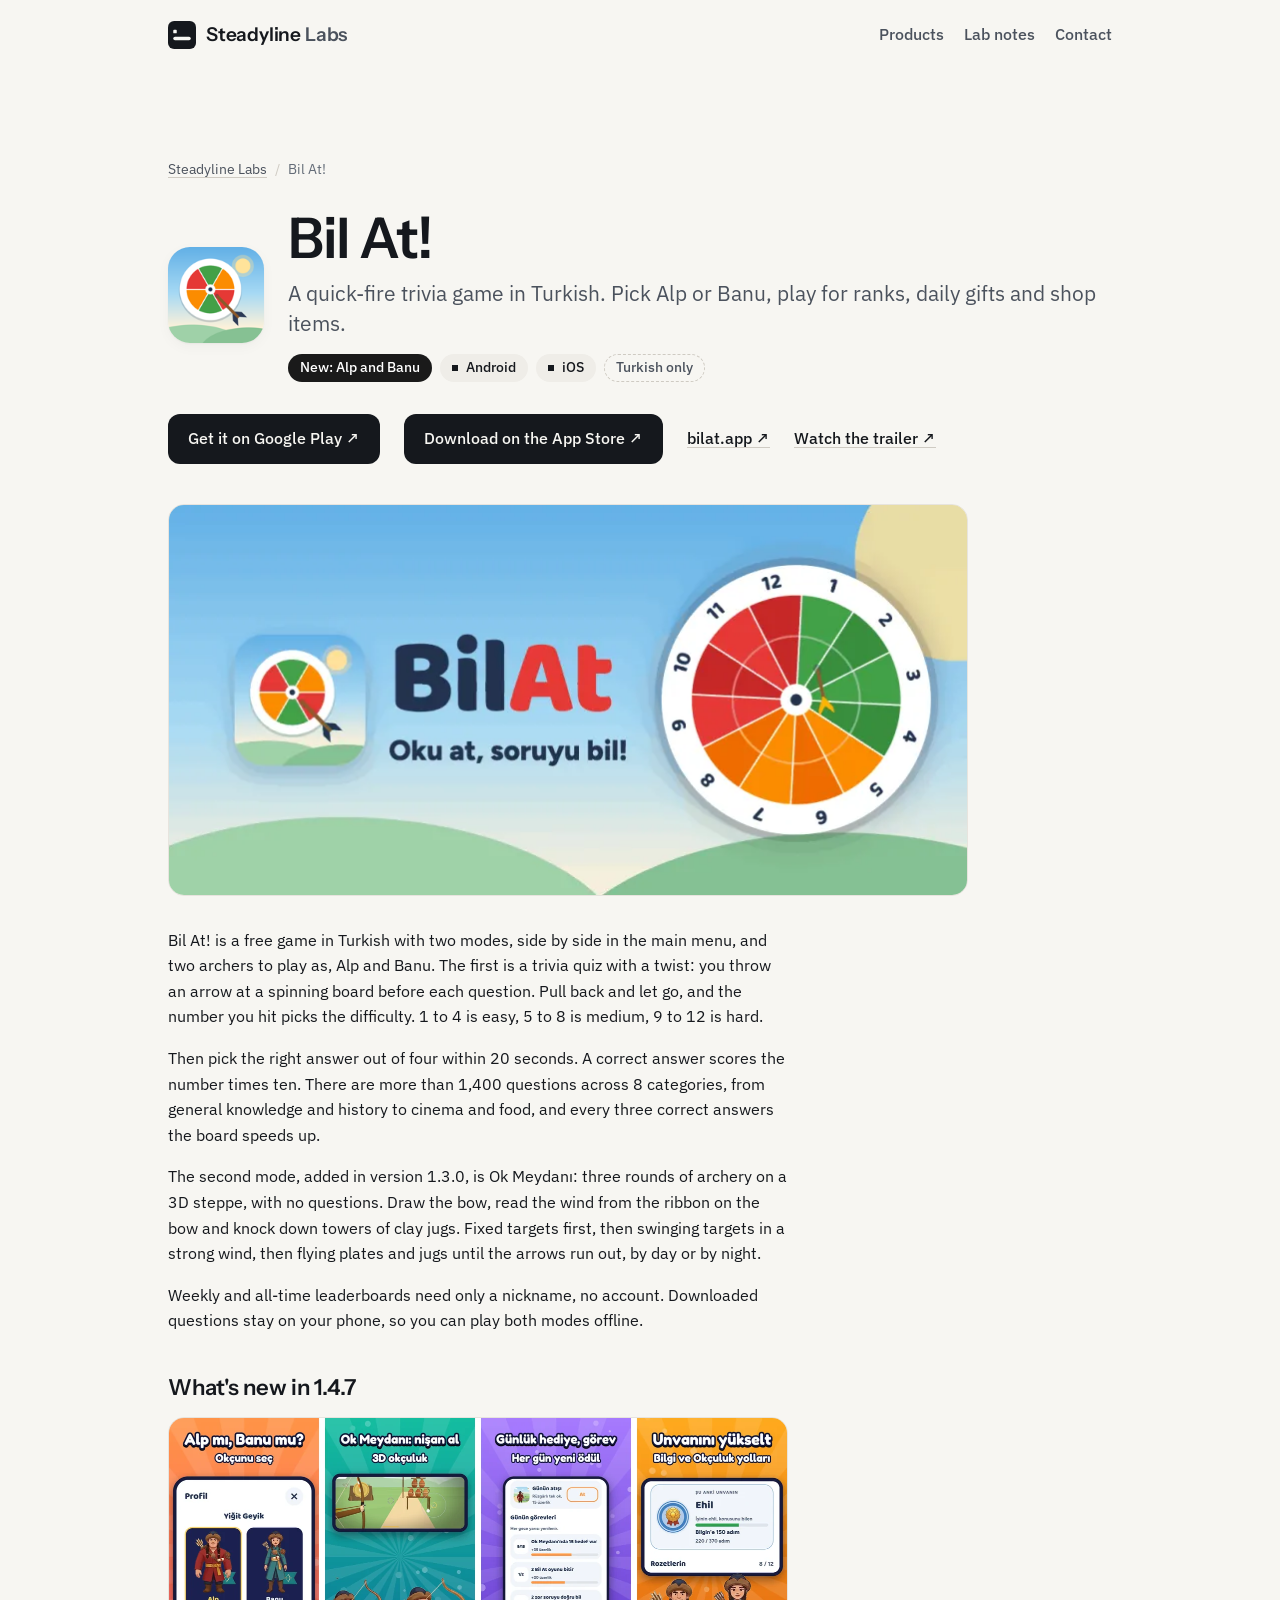
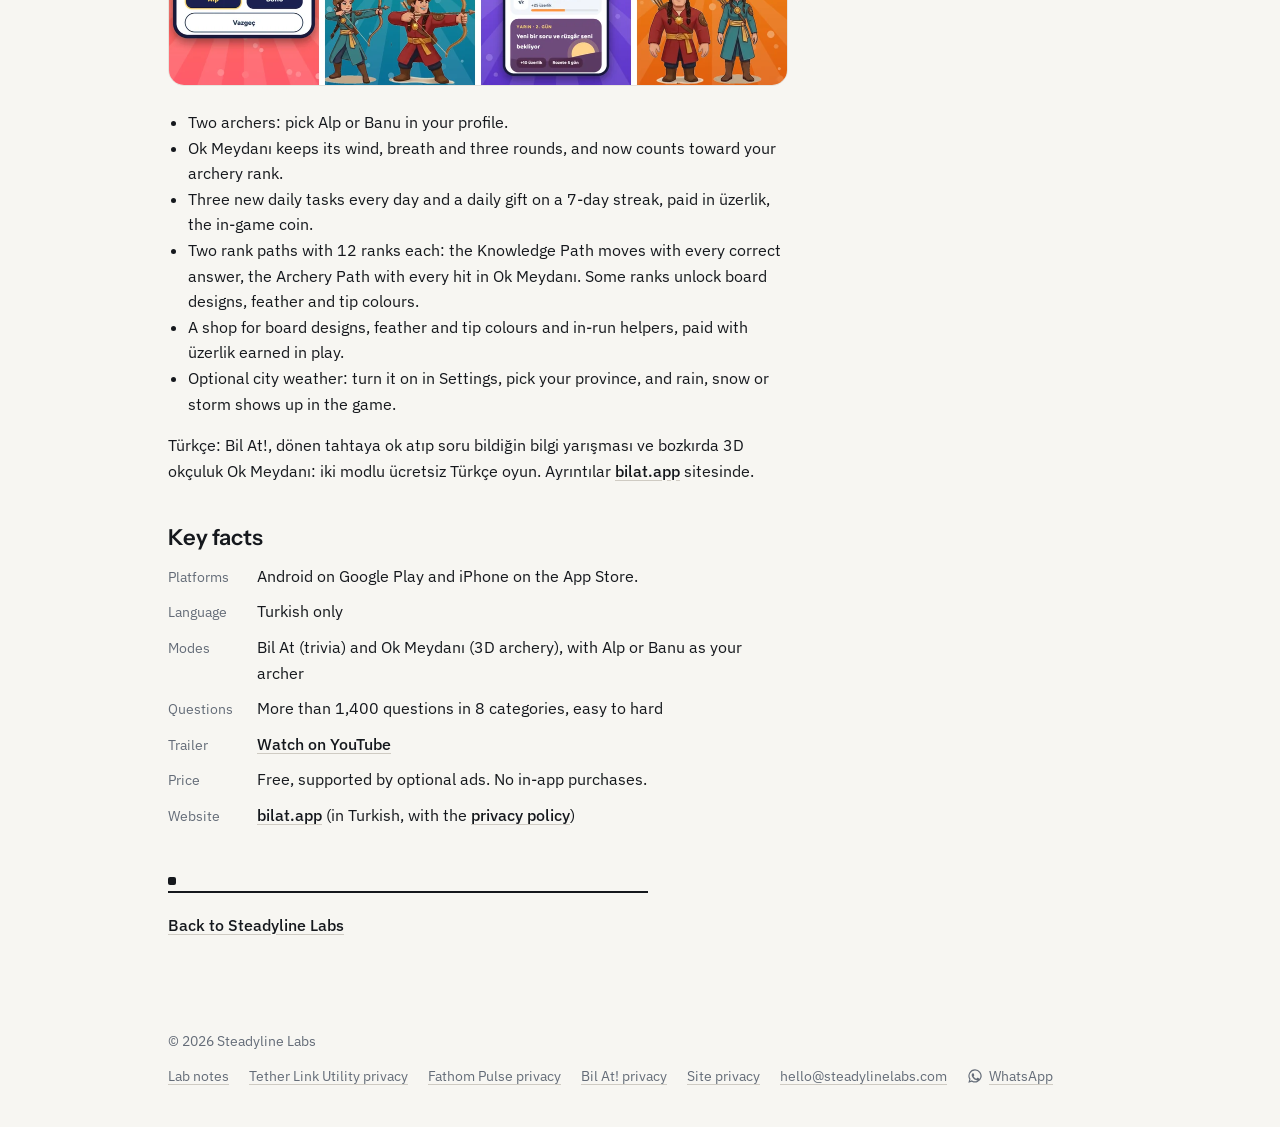
==== bil-at/index.html @ 9c77cb51 "Bil At 1.4.7: update the game page, lab note, sitemap and llms.txt" ====
<!DOCTYPE html>
<html lang="en">
<head>
<meta charset="utf-8">
<meta name="viewport" content="width=device-width, initial-scale=1">
<title>Bil At!: trivia and 3D archery in Turkish · Steadyline Labs</title>
<meta name="description" content="Bil At! is a free game in Turkish: pick Alp or Banu, throw an arrow at a spinning board to choose each trivia question, or play Ok Meydanı, 3D archery on the steppe. Daily tasks and gifts, ranks, a shop and optional city weather. More than 1,400 questions. Made by Steadyline Labs.">
<link rel="canonical" href="https://steadylinelabs.com/bil-at/">
<meta name="color-scheme" content="light dark">
<meta name="theme-color" content="#F7F6F2" media="(prefers-color-scheme: light)">
<meta name="theme-color" content="#100F0E" media="(prefers-color-scheme: dark)">
<link rel="icon" href="/favicon.ico" sizes="48x48">
<link rel="icon" href="/favicon.svg" type="image/svg+xml">
<link rel="apple-touch-icon" href="/apple-touch-icon.png">
<link rel="manifest" href="/site.webmanifest">
<meta property="og:type" content="website">
<meta property="og:site_name" content="Steadyline Labs">
<meta property="og:locale" content="en_US">
<meta property="og:url" content="https://steadylinelabs.com/bil-at/">
<meta property="og:title" content="Bil At! · Steadyline Labs">
<meta property="og:description" content="A quick-fire trivia game in Turkish. Pick Alp or Banu, play for ranks, daily gifts and shop items.">
<meta property="og:image" content="https://steadylinelabs.com/assets/og/steadyline-og-1200x630.png?v=2">
<meta property="og:image:width" content="1200"><meta property="og:image:height" content="630">
<meta property="og:image:alt" content="Steadyline Labs: We start ideas small and grow the ones people keep.">
<meta name="twitter:card" content="summary_large_image">
<meta name="twitter:title" content="Bil At! · Steadyline Labs">
<meta name="twitter:description" content="A quick-fire trivia game in Turkish. Pick Alp or Banu, play for ranks, daily gifts and shop items.">
<meta name="twitter:image" content="https://steadylinelabs.com/assets/og/steadyline-og-1200x630.png?v=2">
<meta name="twitter:image:alt" content="Steadyline Labs: We start ideas small and grow the ones people keep.">
<script type="application/ld+json">
{
  "@context": "https://schema.org",
  "@graph": [
    {
      "@type": "WebPage",
      "@id": "https://steadylinelabs.com/bil-at/#webpage",
      "url": "https://steadylinelabs.com/bil-at/",
      "name": "Bil At!: trivia and 3D archery in Turkish · Steadyline Labs",
      "inLanguage": "en",
      "isPartOf": {"@id": "https://steadylinelabs.com/#website"},
      "about": {"@id": "https://bilat.app/#app"},
      "publisher": {"@id": "https://steadylinelabs.com/#organization"},
      "breadcrumb": {"@id": "https://steadylinelabs.com/bil-at/#breadcrumb"}
    },
    {
      "@type": ["VideoGame", "MobileApplication"],
      "@id": "https://bilat.app/#app",
      "name": "Bil At!",
      "alternateName": "BilAt",
      "url": "https://bilat.app/",
      "description": "A quick-fire trivia game in Turkish. Pick Alp or Banu, play for ranks, daily gifts and shop items.",
      "inLanguage": "tr",
      "operatingSystem": ["Android", "iOS"],
      "applicationCategory": "GameApplication",
      "gamePlatform": ["Android", "iOS"],
      "playMode": "SinglePlayer",
      "image": "https://steadylinelabs.com/assets/apps/bilat.png",
      "installUrl": "https://play.google.com/store/apps/details?id=com.steadylinelabs.bilat",
      "sameAs": ["https://play.google.com/store/apps/details?id=com.steadylinelabs.bilat", "https://apps.apple.com/tr/app/bil-at-bilgi-yar%C4%B1%C5%9Fmas%C4%B1/id6821452285"],
      "offers": {"@type": "Offer", "price": "0", "priceCurrency": "USD"},
      "author": {"@id": "https://steadylinelabs.com/#organization"},
      "publisher": {"@id": "https://steadylinelabs.com/#organization"}
    },
    {
      "@type": "Organization",
      "@id": "https://steadylinelabs.com/#organization",
      "name": "Steadyline Labs",
      "url": "https://steadylinelabs.com/"
    },
    {
      "@type": "BreadcrumbList",
      "@id": "https://steadylinelabs.com/bil-at/#breadcrumb",
      "itemListElement": [
        {"@type": "ListItem", "position": 1, "name": "Steadyline Labs", "item": "https://steadylinelabs.com/"},
        {"@type": "ListItem", "position": 2, "name": "Bil At!", "item": "https://steadylinelabs.com/bil-at/"}
      ]
    }
  ]
}
</script>
<link rel="preconnect" href="https://fonts.googleapis.com">
<link rel="preconnect" href="https://fonts.gstatic.com" crossorigin>
<link rel="stylesheet" href="https://fonts.googleapis.com/css2?family=Instrument+Sans:wght@600&family=IBM+Plex+Sans:wght@400;500&display=swap">
<link rel="stylesheet" href="/assets/css/site.css?v=20261112a">
</head>
<body>

<header class="site-header">
  <div class="wrap">
    <a class="logo" href="/" aria-label="Steadyline Labs home">
      <svg viewBox="0 0 64 64" aria-hidden="true"><rect class="tile" width="64" height="64" rx="14"/><rect class="glyph" x="12" y="20" width="8" height="8" rx="2"/><rect class="glyph" x="12" y="36" width="40" height="8" rx="4"/></svg>
      <span>Steadyline <span class="labs">Labs</span></span>
    </a>
    <nav class="site-nav" aria-label="Main">
      <a href="/#products">Products</a>
      <a href="/notes/">Lab notes</a>
      <a href="/#contact">Contact</a>
    </nav>
  </div>
</header>

<main class="page">
  <div class="wrap">
    <ol class="crumbs" aria-label="Breadcrumb">
      <li><a href="/">Steadyline Labs</a></li>
      <li aria-current="page">Bil At!</li>
    </ol>

    <div class="app-intro">
      <img src="/assets/apps/bilat.png" alt="Bil At! app icon" width="96" height="96">
      <div>
        <h1>Bil At!</h1>
        <p class="lede">A quick-fire trivia game in Turkish. Pick Alp or Banu, play for ranks, daily gifts and shop items.</p>
        <ul class="badges">
          <li class="badge new">New: Alp and Banu</li>
          <li class="badge available">Android</li>
          <li class="badge available">iOS</li>
          <li class="badge soon">Turkish only</li>
        </ul>
      </div>
    </div>

    <div class="cta-row">
      <a class="btn-primary" href="https://play.google.com/store/apps/details?id=com.steadylinelabs.bilat" rel="noopener">Get it on Google Play ↗</a>
      <a class="btn-primary" href="https://apps.apple.com/tr/app/bil-at-bilgi-yar%C4%B1%C5%9Fmas%C4%B1/id6821452285" rel="noopener">Download on the App Store ↗</a>
      <a href="https://bilat.app/" rel="noopener" hreflang="tr">bilat.app ↗</a>
      <a href="https://youtu.be/DlsMeCCp97Y" rel="noopener">Watch the trailer ↗</a>
    </div>

    <figure class="app-shot">
      <img src="/assets/heroes/bilat.webp" alt="Bil At! trivia mode: aim at the spinning board, then answer the question" width="800" height="391" decoding="async">
    </figure>

    <div class="prose">
      <p>Bil At! is a free game in Turkish with two modes, side by side in the main menu, and two archers to play as, Alp and Banu. The first is a trivia quiz with a twist: you throw an arrow at a spinning board before each question. Pull back and let go, and the number you hit picks the difficulty. 1 to 4 is easy, 5 to 8 is medium, 9 to 12 is hard.</p>
      <p>Then pick the right answer out of four within 20 seconds. A correct answer scores the number times ten. There are more than 1,400 questions across 8 categories, from general knowledge and history to cinema and food, and every three correct answers the board speeds up.</p>
      <p>The second mode, added in version 1.3.0, is Ok Meydanı: three rounds of archery on a 3D steppe, with no questions. Draw the bow, read the wind from the ribbon on the bow and knock down towers of clay jugs. Fixed targets first, then swinging targets in a strong wind, then flying plates and jugs until the arrows run out, by day or by night.</p>
      <p>Weekly and all-time leaderboards need only a nickname, no account. Downloaded questions stay on your phone, so you can play both modes offline.</p>

      <h2>What's new in 1.4.7</h2>
      <figure class="app-shot is-strip">
        <img src="/assets/heroes/bilat-whats-new.webp" alt="Bil At! 1.4.7 in four screens: choosing Alp or Banu, Ok Meydanı, daily gifts and tasks, ranks" width="1236" height="533" loading="lazy" decoding="async">
      </figure>
      <ul>
        <li>Two archers: pick Alp or Banu in your profile.</li>
        <li>Ok Meydanı keeps its wind, breath and three rounds, and now counts toward your archery rank.</li>
        <li>Three new daily tasks every day and a daily gift on a 7-day streak, paid in üzerlik, the in-game coin.</li>
        <li>Two rank paths with 12 ranks each: the Knowledge Path moves with every correct answer, the Archery Path with every hit in Ok Meydanı. Some ranks unlock board designs, feather and tip colours.</li>
        <li>A shop for board designs, feather and tip colours and in-run helpers, paid with üzerlik earned in play.</li>
        <li>Optional city weather: turn it on in Settings, pick your province, and rain, snow or storm shows up in the game.</li>
      </ul>
      <p lang="tr">Türkçe: Bil At!, dönen tahtaya ok atıp soru bildiğin bilgi yarışması ve bozkırda 3D okçuluk Ok Meydanı: iki modlu ücretsiz Türkçe oyun. Ayrıntılar <a href="https://bilat.app/" rel="noopener">bilat.app</a> sitesinde.</p>

      <h2>Key facts</h2>
      <dl class="facts">
        <dt>Platforms</dt><dd>Android on Google Play and iPhone on the App Store.</dd>
        <dt>Language</dt><dd>Turkish only</dd>
        <dt>Modes</dt><dd>Bil At (trivia) and Ok Meydanı (3D archery), with Alp or Banu as your archer</dd>
        <dt>Questions</dt><dd>More than 1,400 questions in 8 categories, easy to hard</dd>
        <dt>Trailer</dt><dd><a href="https://youtu.be/DlsMeCCp97Y" rel="noopener">Watch on YouTube</a></dd>
        <dt>Price</dt><dd>Free, supported by optional ads. No in-app purchases.</dd>
        <dt>Website</dt><dd><a href="https://bilat.app/" rel="noopener" hreflang="tr">bilat.app</a> (in Turkish, with the <a href="https://bilat.app/gizlilik/" rel="noopener" hreflang="tr">privacy policy</a>)</dd>
      </dl>
    </div>

    <div class="back-block">
      <div class="line-motif" aria-hidden="true"><div class="point"></div><div class="line"></div></div>
      <a href="/">Back to Steadyline Labs</a>
    </div>
  </div>
</main>

<footer class="site-footer">
  <div class="wrap">
    <span>© 2026 Steadyline Labs</span>
    <nav aria-label="Site">
      <a href="/notes/">Lab notes</a>
      <a href="https://tetherlinkutility.com/privacy.html" rel="noopener">Tether Link Utility privacy</a>
      <a href="https://fathompulse.app/privacy.html" rel="noopener">Fathom Pulse privacy</a>
      <a href="https://bilat.app/gizlilik/" rel="noopener">Bil At! privacy</a>
      <a href="/privacy/">Site privacy</a>
      <a href="mailto:hello@steadylinelabs.com">hello@steadylinelabs.com</a>
      <a href="https://wa.me/905512507661?text=Hi%20Steadyline" target="_blank" rel="noopener"><svg class="wa-icon" width="16" height="16" viewBox="0 0 24 24" fill="currentColor" aria-hidden="true" focusable="false" style="vertical-align:-3px;margin-right:5px;flex-shrink:0"><path d="M12.04 2a9.9 9.9 0 0 0-8.5 14.95L2 22l5.2-1.5A9.9 9.9 0 1 0 12.04 2zm0 1.8a8.1 8.1 0 1 1-4.3 14.96l-.3-.2-3 .87.9-2.9-.2-.3A8.1 8.1 0 0 1 12.04 3.8zm-3.3 4.1c-.2 0-.5.1-.7.4-.3.3-1 1-1 2.4s1 2.8 1.2 3c.1.2 2 3.2 4.9 4.4 2.4 1 2.9.8 3.4.7.5 0 1.7-.7 1.9-1.4.2-.7.2-1.3.2-1.4-.1-.1-.3-.2-.6-.4-.3-.1-1.7-.8-2-.9-.3-.1-.5-.1-.7.1-.2.3-.8.9-.9 1.1-.2.2-.3.2-.6.1-.3-.1-1.2-.4-2.3-1.400-.8-.8-1.400-1.7-1.500-2-.2-.3 0-.4.1-.6l.4-.5c.1-.1.2-.3.3-.5.1-.2 0-.4 0-.5l-.9-2.200c-.2-.5-.5-.5-.7-.5z"/></svg>WhatsApp</a>
    </nav>
  </div>
</footer>

</body>
</html>
---- assets/css/site.css ----
/* Steadyline Labs: tokens and layout per BRAND.md */
:root {
  color-scheme: light dark;
  --bg: #F7F6F2;
  --surface: #FFFFFF;
  --ink: #15181D;
  --ink2: #4B525D;
  --muted: #646C78;
  --line: #E7E4DE;
  --line2: #CFCBC3;
  --chip: #EFEDE8;
  --shadow: 0 1px 2px rgba(28, 24, 18, .04), 0 4px 14px rgba(28, 24, 18, .035);
  --line-live: #D9D5CD;
  --shadow-live: 0 1px 2px rgba(28, 24, 18, .05), 0 10px 30px rgba(28, 24, 18, .07);
  --pad-x: clamp(16px, 5vw, 48px);
  --head: "Instrument Sans", system-ui, sans-serif;
  --body: "IBM Plex Sans", system-ui, sans-serif;
}

@media (prefers-color-scheme: dark) {
  :root {
    --bg: #100F0E;
    --surface: #181715;
    --ink: #ECEEF1;
    --ink2: #A6ADB8;
    --muted: #8A929E;
    --line: #2A2825;
    --line2: #4A4742;
    --chip: #23211E;
    --shadow: 0 1px 2px rgba(0, 0, 0, .30);
    --line-live: #3A3733;
    --shadow-live: 0 1px 2px rgba(0, 0, 0, .30), 0 10px 30px rgba(0, 0, 0, .30);
  }
}

*, *::before, *::after { box-sizing: border-box; }

html { -webkit-text-size-adjust: 100%; }

body {
  margin: 0;
  background: var(--bg);
  color: var(--ink);
  font-family: var(--body);
  font-weight: 400;
  font-size: 16px;
  line-height: 1.6;
  -webkit-font-smoothing: antialiased;
}

img, svg { display: block; }

a {
  color: var(--ink);
  font-weight: 500;
  text-decoration: underline;
  text-decoration-color: var(--line2);
  text-underline-offset: 3px;
}
a:hover { text-decoration-color: var(--ink); }
a:focus-visible { outline: 2px solid var(--ink); outline-offset: 3px; border-radius: 2px; }

.wrap {
  max-width: 1040px;
  margin: 0 auto;
  padding-left: var(--pad-x);
  padding-right: var(--pad-x);
}

/* Header */
.site-header .wrap {
  display: flex;
  align-items: center;
  justify-content: space-between;
  flex-wrap: wrap;
  gap: 12px 24px;
  padding-top: 20px;
  padding-bottom: 20px;
}
.logo {
  display: inline-flex;
  align-items: center;
  gap: 10px;
  text-decoration: none;
  font-family: var(--head);
  font-weight: 600;
  font-size: 19px;
  letter-spacing: -0.01em;
  color: var(--ink);
}
.logo .labs { color: var(--ink2); }
.logo svg { width: 28px; height: 28px; flex: none; }
.logo .tile { fill: var(--ink); }
.logo .glyph { fill: var(--bg); }
.site-nav { display: flex; flex-wrap: wrap; gap: 4px 20px; }
.site-nav a { text-decoration: none; color: var(--ink2); }
.site-nav a:hover { color: var(--ink); }

/* Type */
h1, h2, h3 { font-family: var(--head); font-weight: 600; margin: 0; }
h1 { font-size: clamp(44px, 9vw, 88px); line-height: 1.02; letter-spacing: -0.025em; }
.tagline {
  margin: 20px 0 0;
  font-size: clamp(19px, 2.4vw, 24px);
  line-height: 1.4;
  color: var(--ink2);
  max-width: 34ch;
  text-wrap: balance;
}
@media (min-width: 768px) { .tagline { max-width: none; white-space: nowrap; } }
.section-label {
  font-family: var(--body);
  font-weight: 500;
  font-size: 15px;
  line-height: 1.4;
  text-transform: uppercase;
  letter-spacing: .06em;
  color: var(--muted);
}
h3 { font-size: 22px; line-height: 1.2; letter-spacing: -0.01em; }

/* Hero */
.hero { padding-top: clamp(48px, 9vw, 112px); padding-bottom: clamp(40px, 6vw, 64px); }

/* Line motif: the line is the road, the point is the traveller on it. Static by design. */
.line-motif { margin-top: 40px; }
.line-motif .point { width: 8px; height: 8px; border-radius: 2px; background: var(--ink); margin-bottom: 6px; }
.line-motif .line { height: 2px; background: var(--ink); }
/* Hero: the road spans the content column and fades out over its last 40%, carrying on into the distance. */
.hero .line-motif { margin-top: clamp(28px, 4vw, 44px); }
.hero .line-motif .line { background: linear-gradient(90deg, var(--ink) 0%, var(--ink) 62%, transparent 100%); }
.hero .line-motif .point { width: 9px; height: 9px; margin-bottom: 2px; }

/* Sections: separated by space only, so the road is the one full line on the page */
.section > .wrap { padding-top: clamp(40px, 6vw, 64px); padding-bottom: clamp(40px, 6vw, 64px); }
#products .section-label { margin-bottom: 24px; }

/* App cards */
.app-grid {
  display: grid;
  grid-template-columns: repeat(auto-fit, minmax(min(100%, 360px), 1fr));
  gap: 16px;
  container-type: inline-size;
}
.app-grid > .app-card--wide, .app-grid > .lab-row { grid-column: 1 / -1; }
.app-card {
  display: flex;
  flex-direction: column;
  gap: 20px;
  background: var(--surface);
  border: 1px solid var(--line);
  border-radius: 16px;
  padding: clamp(20px, 3vw, 28px);
  box-shadow: var(--shadow);
}
/* Tether Link Utility, the one product that is out: full width, links bottom right */
.app-card--wide {
  flex-direction: row;
  flex-wrap: wrap;
  align-items: flex-end;
  justify-content: space-between;
  gap: 20px 40px;
}
.app-card--wide .app-head { flex: 1 1 380px; min-width: 0; }
.app-card--wide .app-head p { max-width: 480px; }
.app-card--wide .badges { margin-top: 18px; }
.app-card--wide .app-links { margin: 0; padding: 0; border-top: 0; }
/* The released product stands out without motion: deeper soft shadow, slightly darker border */
.app-card--wide { border-color: var(--line-live); box-shadow: var(--shadow-live); }
/* Coming from the lab: one compact row for apps still in development */
.lab-row {
  flex-direction: row;
  flex-wrap: wrap;
  align-items: center;
  gap: 16px 24px;
  padding: clamp(16px, 2.4vw, 22px) clamp(20px, 3vw, 28px);
}
.lab-icons { display: flex; gap: 8px; flex: none; }
.lab-icons img, .lab-icons video { width: 44px; height: 44px; border-radius: 10px; object-fit: cover; display: block; }
.lab-icons video { background: var(--chip); }
.lab-icons video::-webkit-media-controls,
.lab-icons video::-webkit-media-controls-start-playback-button { display: none !important; -webkit-appearance: none; }
.lab-text { flex: 1 1 220px; min-width: 0; }
.lab-text h3 { font-size: 19px; line-height: 1.25; }
.lab-text p { margin: 3px 0 0; font-size: 15px; color: var(--muted); }
.app-head { display: flex; gap: 16px; align-items: flex-start; }
.app-head img, .app-head video { width: 64px; height: 64px; border-radius: 14px; flex: none; }
.app-head video { display: block; object-fit: cover; background: var(--chip); }
/* iOS (Low Power Mode, data saver) can block autoplay and draws a large play button over the icon; keep the poster clean. */
.app-head video::-webkit-media-controls,
.app-head video::-webkit-media-controls-start-playback-button { display: none !important; -webkit-appearance: none; }
.app-tile { width: 64px; height: 64px; border-radius: 14px; flex: none; border: 1px solid var(--line); background: repeating-linear-gradient(135deg, var(--chip) 0 6px, var(--line) 6px 12px); }
.app-head p { margin: 6px 0 0; color: var(--ink2); }
.badges { display: flex; flex-wrap: wrap; gap: 8px; margin: 0; padding: 0; list-style: none; }
.badge {
  display: inline-flex;
  align-items: center;
  gap: 8px;
  font-size: 14px;
  font-weight: 500;
  line-height: 1.4;
  padding: 4px 12px;
  border-radius: 999px;
}
.badge.available { background: var(--chip); color: var(--ink); }
.badge.available::before { content: ""; width: 6px; height: 6px; background: var(--ink); }
.badge.soon { border: 1px dashed var(--line2); color: var(--ink2); padding: 3px 11px; }
.badge.new { background: #1A1A1A; color: #FFFFFF; }
@media (prefers-color-scheme: dark) {
  .badge.new { background: #F2F2F2; color: #111111; }
  .app-card, .launch-island { border-color: rgba(255, 255, 255, .08); }
}
@media (max-width: 600px) { .app-card { padding: 16px; } }
.app-links {
  display: flex;
  flex-wrap: wrap;
  gap: 8px 20px;
  margin-top: auto;
  padding-top: 20px;
  border-top: 1px solid var(--line);
}
.app-note { color: var(--muted); }

/* About / Contact rows */
.row { display: flex; flex-wrap: wrap; gap: 16px 32px; }
.row > .section-label { flex: 1 1 180px; margin: 0; }
.row > .row-body { flex: 3 1 420px; max-width: 62ch; }
.about-text { margin: 0; font-size: clamp(18px, 2.1vw, 21px); line-height: 1.55; }
.contact-label { color: var(--muted); font-size: 14px; }
.contact-primary { display: flex; flex-direction: column; gap: 4px; padding-bottom: 24px; border-bottom: 1px solid var(--line); }
.contact-primary .contact-label { font-size: 13px; font-weight: 500; text-transform: uppercase; letter-spacing: 0.06em; }
.contact-main { font-family: var(--head); font-weight: 600; font-size: clamp(20px, 2.4vw, 24px); text-decoration: none; overflow-wrap: anywhere; }
.contact-main:hover { text-decoration: underline; }
#contact .section-label { margin: 0 0 20px; }
.contact-list { list-style: none; margin: 0; padding: 0; display: grid; gap: 18px; }
.contact-list li { display: flex; align-items: center; gap: 14px; }
.contact-icon { width: 28px; height: 28px; border-radius: 7px; flex: none; object-fit: cover; }
.contact-mark { display: grid; place-items: center; background: var(--chip); color: var(--ink); }
.contact-mark svg { width: 15px; height: 15px; fill: currentColor; }
.contact-text { display: flex; flex-wrap: wrap; align-items: baseline; gap: 2px 12px; min-width: 0; }
.contact-text .contact-label { min-width: 80px; }
.contact-text a { overflow-wrap: anywhere; }
@media (max-width: 600px) {
  .contact-text { flex-direction: column; align-items: flex-start; }
  .contact-text .contact-label { min-width: 0; }
  .contact-text a { font-size: min(16px, 4vw); }
}

/* Footer */
.site-footer { color: var(--muted); font-size: 14px; }
.site-footer .wrap {
  display: flex;
  flex-wrap: wrap;
  justify-content: space-between;
  gap: 12px 24px;
  padding-top: 28px;
  padding-bottom: 40px;
}
.site-footer nav { display: flex; flex-wrap: wrap; gap: 8px 20px; }
.site-footer a { color: var(--muted); font-weight: 400; }
.site-footer a:hover { color: var(--ink); }

/* Prose pages (privacy) */
.page { padding-top: clamp(40px, 7vw, 88px); padding-bottom: clamp(40px, 6vw, 64px); }
.page h1 { font-size: clamp(36px, 6vw, 56px); line-height: 1.05; }
.page .meta { margin: 12px 0 0; color: var(--muted); font-size: 14px; }
.prose { max-width: 62ch; margin-top: 32px; }
.prose p, .prose ul { margin: 0 0 16px; }
.prose ul { padding-left: 20px; }

/* 404 */
.notfound .label { margin: 0 0 12px; }
.notfound p { margin: 16px 0 0; color: var(--ink2); }
.notfound .line-motif { max-width: 480px; }
.notfound .back { display: inline-block; margin-top: 32px; }

/* Launch island: a calm pill above the hero title, one config per launch in index.html */
.launch-island {
  display: inline-flex;
  align-items: center;
  gap: 8px;
  max-width: 100%;
  height: 40px;
  padding: 0 6px 0 8px;
  margin-bottom: clamp(24px, 3vw, 32px);
  background: var(--surface);
  border: 1px solid var(--line);
  border-radius: 999px;
  box-shadow: var(--shadow);
  font-size: 15px;
  line-height: 1.2;
  white-space: nowrap;
}
.launch-island[hidden] { display: none; }
.launch-icon { width: 24px; height: 24px; border-radius: 6px; flex: none; }
.launch-text { font-weight: 500; overflow: hidden; text-overflow: ellipsis; min-width: 0; }
.launch-link { flex: none; }
.launch-list { display: contents; list-style: none; margin: 0; padding: 0; }
.launch-item { display: contents; }
.launch-copy { display: contents; }
.launch-note { display: none; }
.launch-more { display: none; }
/* Two or more pieces of news: a small stacked card, links inline under each item, one close button top-right (Design, 28 Oct) */
.launch-links { display: contents; }
.launch-island.is-multi {
  display: block;
  position: relative;
  max-width: 640px;
  height: auto;
  padding: 16px 52px 16px 20px;
  border-radius: 14px;
  white-space: normal;
}
.launch-island.is-multi .launch-list { display: block; min-width: 0; }
.launch-island.is-multi .launch-item { display: grid; grid-template-columns: 24px minmax(0, 1fr); gap: 12px; }
.launch-island.is-multi .launch-item + .launch-item { border-top: 1px solid var(--line); padding-top: 14px; margin-top: 14px; }
.launch-island.is-multi .launch-copy { display: flex; flex-direction: column; gap: 2px; min-width: 0; }
.launch-island.is-multi .launch-text { overflow: visible; font-weight: 600; }
.launch-island.is-multi .launch-note { display: block; color: var(--muted); font-size: 14px; line-height: 1.45; text-wrap: pretty; }
.launch-island.is-multi .launch-links { display: flex; flex-wrap: wrap; gap: 4px 16px; margin-top: 6px; font-size: 14px; line-height: 1.4; }
.launch-island.is-multi .launch-link { font-weight: 600; white-space: nowrap; }
.launch-island.is-multi .launch-more { display: inline; font-weight: 400; white-space: nowrap; }
.launch-island.is-multi .launch-sep { display: none; }
.launch-island.is-multi .launch-close { position: absolute; top: 10px; right: 10px; width: 32px; height: 32px; }
@media (max-width: 600px) {
  .launch-island.is-multi { padding: 16px 48px 16px 16px; }
  .launch-island.is-multi .launch-note { font-size: 13px; }
  /* the close button sits only at the top, so the link row may use the space under it and stays on one line */
  .launch-island.is-multi .launch-links { margin-right: -36px; }
}
.launch-sep { width: 1px; height: 18px; background: var(--line); flex: none; }
.launch-close {
  display: grid;
  place-items: center;
  width: 28px;
  height: 28px;
  flex: none;
  padding: 0;
  border: 0;
  border-radius: 999px;
  background: transparent;
  color: var(--muted);
  cursor: pointer;
}
.launch-close:hover { background: var(--chip); color: var(--ink); }
.launch-close:focus-visible { outline: 2px solid var(--ink); outline-offset: 1px; }
.launch-close svg { width: 12px; height: 12px; fill: none; stroke: currentColor; stroke-width: 1.8; stroke-linecap: round; }
@media (max-width: 600px) { .launch-island { font-size: 14px; } }
@media (max-width: 380px) { .launch-island { font-size: 13px; gap: 6px; } }
/* Launch fireworks: one canvas behind the hero text, never over the nav */
.hero { position: relative; overflow: hidden; }
.hero > .wrap { position: relative; z-index: 1; }
.fireworks-canvas { position: absolute; inset: 0; width: 100%; height: 100%; pointer-events: none; z-index: 0; }

/* Card hero preview: always inside its own card. Mouse: the image opens at the top of the card on hover/focus. Touch: it sits there permanently. */
.app-card { --card-pad: clamp(20px, 3vw, 28px); }
.app-hero-wrap {
  display: grid;
  flex: none;
  width: calc(100% + 2 * var(--card-pad));
  margin: calc(-1 * var(--card-pad)) calc(-1 * var(--card-pad)) 0;
  overflow: hidden;
  border-radius: 15px 15px 0 0;
}
.app-hero-wrap > div { min-height: 0; overflow: hidden; background: var(--hero-bg, transparent); }
.app-card--wide .app-hero-wrap { flex-basis: calc(100% + 2 * var(--card-pad)); }
.app-hero { display: block; width: 100%; height: auto; aspect-ratio: 1024 / 500; object-fit: cover; }
@media (hover: hover) and (pointer: fine) {
  .app-hero-wrap {
    grid-template-rows: 0fr;
    margin-top: 0;
    margin-bottom: -20px;
    transition: grid-template-rows 0s, margin 0s;
  }
  .app-hero { opacity: 0; transition: opacity 0s; }
  .has-hero:hover .app-hero-wrap,
  .has-hero:focus-within .app-hero-wrap {
    grid-template-rows: 1fr;
    margin-top: calc(-1 * var(--card-pad));
    margin-bottom: 0;
    transition: grid-template-rows 220ms ease-out 250ms, margin 220ms ease-out 250ms;
  }
  /* Wide card is a wrapping flex row: an empty line still gets the 20px row gap, so the top padding gives it back */
  .app-card--wide.has-hero { padding-top: calc(var(--card-pad) - 20px); }
  .app-card--wide .app-hero-wrap { margin-bottom: 0; }
  .app-card--wide.has-hero:hover .app-hero-wrap,
  .app-card--wide.has-hero:focus-within .app-hero-wrap { margin-top: calc(20px - var(--card-pad)); }
  /* The wide card opens a calm 280px band so the page below does not jump far */
  .app-card--wide .app-hero { max-height: 280px; object-fit: contain; }
  .has-hero:hover .app-hero,
  .has-hero:focus-within .app-hero { opacity: 1; transition: opacity 180ms ease-out 330ms; }
}
@media (prefers-reduced-motion: reduce) {
  .app-hero-wrap, .app-hero,
  .has-hero:hover .app-hero-wrap, .has-hero:hover .app-hero,
  .has-hero:focus-within .app-hero-wrap, .has-hero:focus-within .app-hero { transition: none; }
}

/* App pages (/tether-link-utility/, /bil-at/): one product per page, same tokens and cards as the home page */
.app-card h3 a { text-decoration: none; }
.app-card h3 a:hover { text-decoration: underline; text-decoration-color: var(--line2); }
.crumbs { margin: 0 0 28px; padding: 0; list-style: none; display: flex; flex-wrap: wrap; gap: 4px 8px; font-size: 14px; color: var(--muted); }
.crumbs li + li::before { content: "/"; margin-right: 8px; color: var(--line2); }
.crumbs a { color: var(--ink2); font-weight: 400; }
.app-intro { display: flex; flex-wrap: wrap; gap: 20px 24px; align-items: center; }
.app-intro img { width: 96px; height: 96px; border-radius: 22px; flex: none; box-shadow: var(--shadow); }
.app-intro > div { flex: 1 1 260px; min-width: 0; }
.app-intro .lede { margin: 10px 0 0; font-size: clamp(18px, 2.1vw, 21px); line-height: 1.45; color: var(--ink2); }
.app-intro .badges { margin-top: 16px; }
.cta-row { display: flex; flex-wrap: wrap; align-items: center; gap: 12px 24px; margin-top: 32px; }
.btn-primary { display: inline-flex; align-items: center; gap: 8px; padding: 12px 20px; border-radius: 12px; background: var(--ink); color: var(--bg); text-decoration: none; font-weight: 500; }
.btn-primary:hover { opacity: .88; }
.app-shot { margin: 40px 0 0; border-radius: 16px; overflow: hidden; border: 1px solid var(--line); background: var(--hero-bg, var(--chip)); max-width: 800px; }
.app-shot img { width: 100%; height: auto; aspect-ratio: 800 / 391; object-fit: cover; }
.facts { margin: 8px 0 0; padding: 0; display: grid; grid-template-columns: max-content 1fr; gap: 10px 24px; max-width: 62ch; }
.facts dt { color: var(--muted); font-size: 14px; padding-top: 2px; }
.facts dd { margin: 0; }
@media (max-width: 480px) { .facts { grid-template-columns: 1fr; gap: 2px; } .facts dd { margin-bottom: 10px; } }
.prose h2 { font-size: 22px; line-height: 1.25; margin: 40px 0 12px; }
.page .back-block { margin-top: 48px; max-width: 480px; }
.page .back-block .line-motif { margin: 0 0 20px; }

/* Lab notes (/notes/): vertical timeline, newest first.
   One rail (the brand line, stood upright) with a big "now" circle on top,
   a small typed circle per note, and the brand square closing the line. */
.icon-sprite { position: absolute; width: 0; height: 0; overflow: hidden; }
.timeline {
  --date-w: 9.5em; --col-gap: 20px; --rail: 48px; --node: 32px;
  --rail-x: calc(var(--date-w) + var(--col-gap) + var(--rail) / 2);
  position: relative; margin: 40px 0 0; padding-bottom: 8px; max-width: 72ch;
}
.timeline::before { content: ""; position: absolute; left: calc(var(--rail-x) - 1px); top: 24px; bottom: 8px; width: 2px; background: var(--line2); }
.timeline::after { content: ""; position: absolute; left: calc(var(--rail-x) - 4px); bottom: 0; width: 8px; height: 8px; border-radius: 2px; background: var(--ink); }
.timeline-now, .note {
  position: relative; display: grid; column-gap: var(--col-gap);
  grid-template-columns: var(--date-w) var(--rail) minmax(0, 1fr);
  grid-template-areas: "meta node body";
}
.timeline-now { padding-bottom: 36px; }
.notes { list-style: none; margin: 0; padding: 0; }
.note { padding-bottom: 30px; scroll-margin-top: 24px; }
.note-node, .now-node { grid-area: node; justify-self: center; position: relative; z-index: 1; display: grid; place-items: center; border-radius: 50%; color: var(--ink); background: var(--surface); }
.note-node { width: var(--node); height: var(--node); border: 1.5px solid var(--line2); }
.now-node { width: 48px; height: 48px; border: 2px solid var(--ink); box-shadow: var(--shadow); }
.note-node svg, .now-node svg { width: 16px; height: 16px; fill: none; stroke: currentColor; stroke-width: 2; stroke-linecap: round; stroke-linejoin: round; }
.now-node svg { width: 24px; height: 24px; }
.note-node .solid, .now-node .solid, #i-brand rect, #i-teaser path { fill: currentColor; stroke: none; }
.note--launch .note-node { background: var(--ink); border-color: var(--ink); color: var(--bg); }
.note--brand .note-node, .note--teaser .note-node { background: var(--chip); }
.note-meta { grid-area: meta; margin: 0; padding-top: 5px; display: flex; flex-direction: column; align-items: flex-end; text-align: right; color: var(--muted); font-size: 14px; line-height: 1.6; }
.timeline-now .note-meta { padding-top: 12px; font-family: var(--head); font-weight: 600; color: var(--ink2); }
.note-type { font-size: 12px; letter-spacing: .06em; text-transform: uppercase; line-height: 1.5; }
.note-body { grid-area: body; min-width: 0; padding-top: 3px; }
.note h2 { font-size: 19px; line-height: 1.3; letter-spacing: -0.01em; }
.note h2 a { text-decoration: none; }
.note h2 a:hover { text-decoration: underline; text-decoration-color: var(--line2); }
.note p:not(.note-meta) { margin: 6px 0 0; color: var(--ink2); }
.now-title { margin: 0; padding-top: 9px; font-family: var(--head); font-weight: 600; font-size: 19px; line-height: 1.3; }
.now-sub { margin: 2px 0 0; color: var(--muted); font-size: 14px; }
.note:target .note-body { background: var(--chip); border-radius: 8px; margin: -6px -10px 0; padding: 9px 10px 8px; }
@media (max-width: 600px) {
  .timeline { --date-w: 0px; --col-gap: 12px; --rail: 40px; --rail-x: calc(var(--rail) / 2); }
  .timeline-now, .note { grid-template-columns: var(--rail) minmax(0, 1fr); grid-template-areas: "node meta" "node body"; }
  .note-meta { flex-direction: row; flex-wrap: wrap; gap: 0 10px; align-items: baseline; text-align: left; }
  .timeline-now .note-meta { padding-top: 0; }
  .timeline-now .note-body { padding-top: 0; }
  .now-node { width: 40px; height: 40px; }
  .now-node svg { width: 20px; height: 20px; }
  .now-title { padding-top: 0; }
  .note-body { padding-top: 0; }
  .timeline-now { padding-bottom: 28px; }
}
.about-more { margin: 16px 0 0; }

/* WhatsApp links: icon left, text right, one line */
a:has(> .wa-icon) { display: inline-flex; align-items: center; gap: 6px; white-space: nowrap; }
.wa-icon { width: 16px; height: 16px; flex-shrink: 0; margin: 0 !important; vertical-align: baseline !important; }
.site-footer nav a { white-space: nowrap; }
.app-shot.is-strip { margin: 16px 0 24px; }
.app-shot.is-strip img { aspect-ratio: auto; object-fit: contain; }
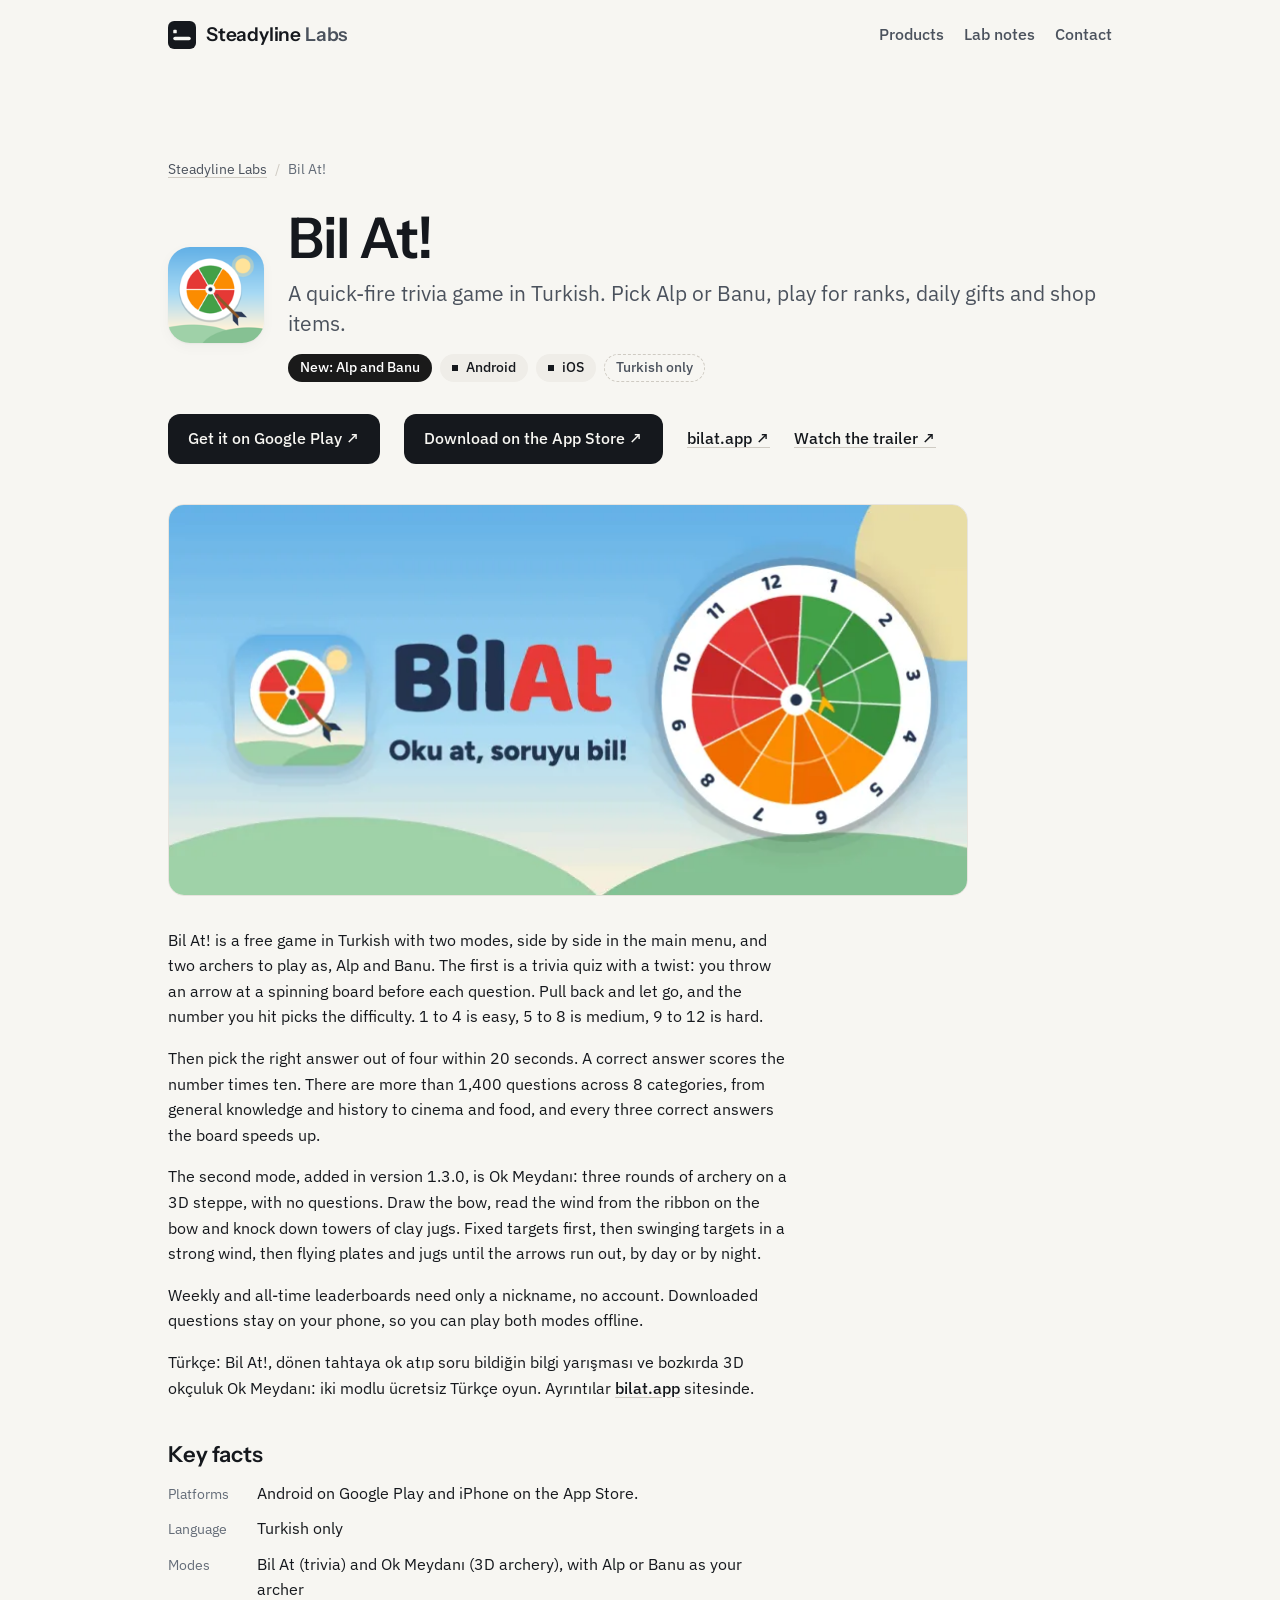
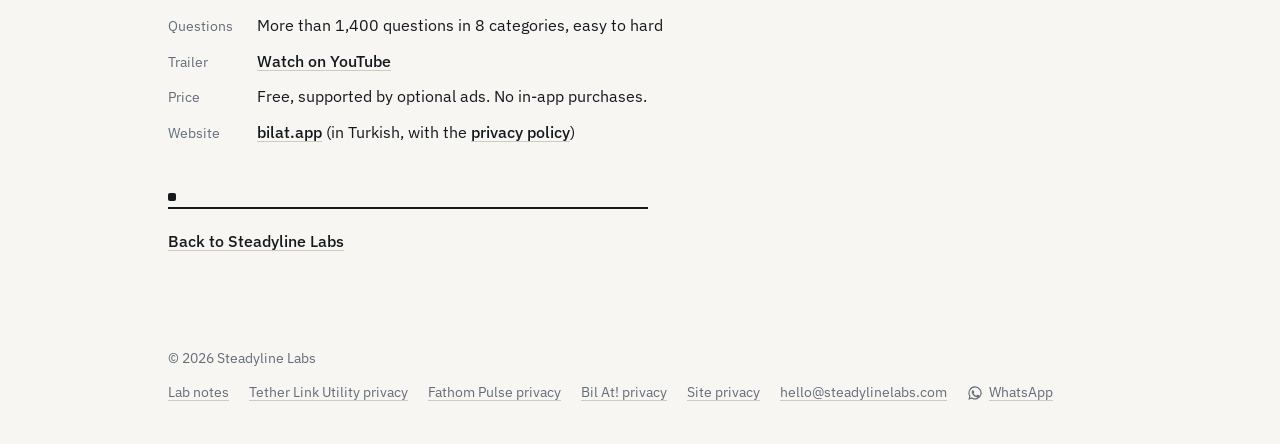
==== commit 7f4ce04d: "Bil At 1.4.7 duyurusu mağaza onayına kadar kaldırıldı" ====
--- a/bil-at/index.html
+++ b/bil-at/index.html
@@ -137,18 +137,6 @@
       <p>The second mode, added in version 1.3.0, is Ok Meydanı: three rounds of archery on a 3D steppe, with no questions. Draw the bow, read the wind from the ribbon on the bow and knock down towers of clay jugs. Fixed targets first, then swinging targets in a strong wind, then flying plates and jugs until the arrows run out, by day or by night.</p>
       <p>Weekly and all-time leaderboards need only a nickname, no account. Downloaded questions stay on your phone, so you can play both modes offline.</p>
 
-      <h2>What's new in 1.4.7</h2>
-      <figure class="app-shot is-strip">
-        <img src="/assets/heroes/bilat-whats-new.webp" alt="Bil At! 1.4.7 in four screens: choosing Alp or Banu, Ok Meydanı, daily gifts and tasks, ranks" width="1236" height="533" loading="lazy" decoding="async">
-      </figure>
-      <ul>
-        <li>Two archers: pick Alp or Banu in your profile.</li>
-        <li>Ok Meydanı keeps its wind, breath and three rounds, and now counts toward your archery rank.</li>
-        <li>Three new daily tasks every day and a daily gift on a 7-day streak, paid in üzerlik, the in-game coin.</li>
-        <li>Two rank paths with 12 ranks each: the Knowledge Path moves with every correct answer, the Archery Path with every hit in Ok Meydanı. Some ranks unlock board designs, feather and tip colours.</li>
-        <li>A shop for board designs, feather and tip colours and in-run helpers, paid with üzerlik earned in play.</li>
-        <li>Optional city weather: turn it on in Settings, pick your province, and rain, snow or storm shows up in the game.</li>
-      </ul>
       <p lang="tr">Türkçe: Bil At!, dönen tahtaya ok atıp soru bildiğin bilgi yarışması ve bozkırda 3D okçuluk Ok Meydanı: iki modlu ücretsiz Türkçe oyun. Ayrıntılar <a href="https://bilat.app/" rel="noopener">bilat.app</a> sitesinde.</p>
 
       <h2>Key facts</h2>
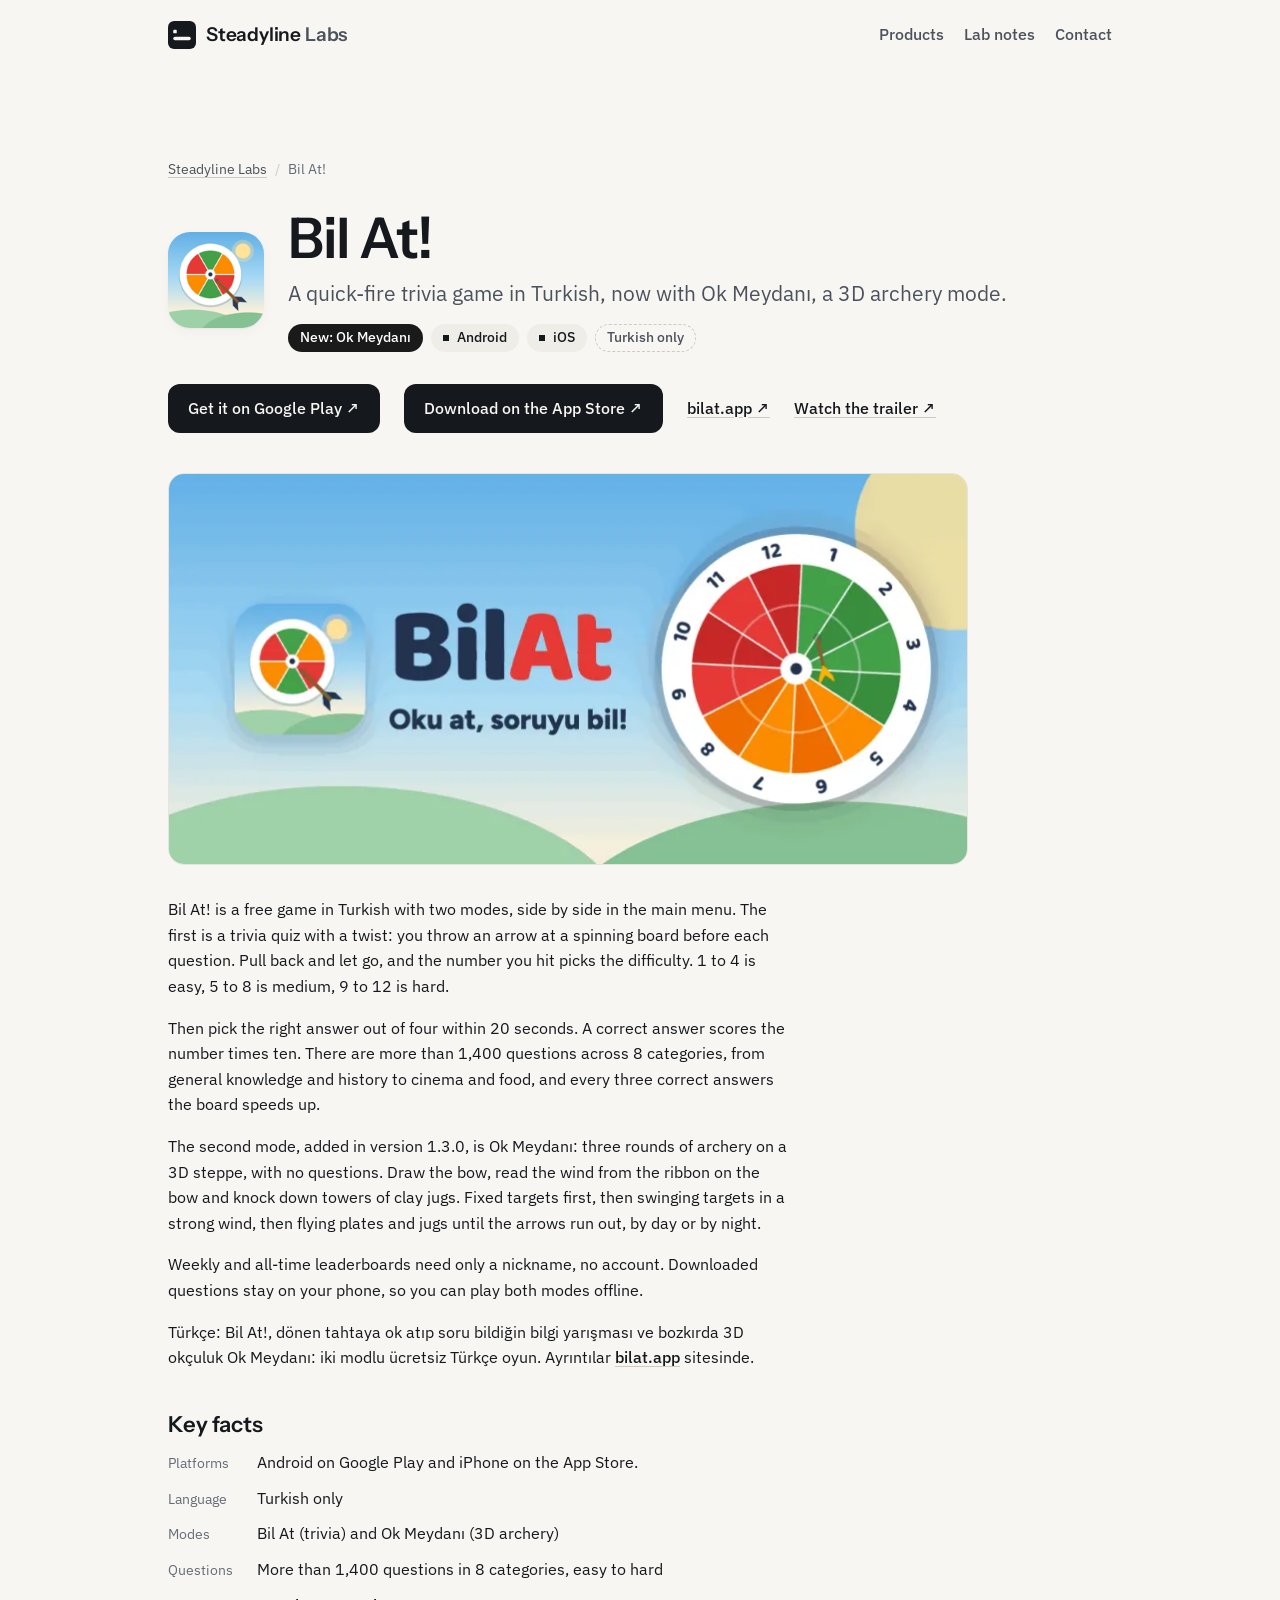
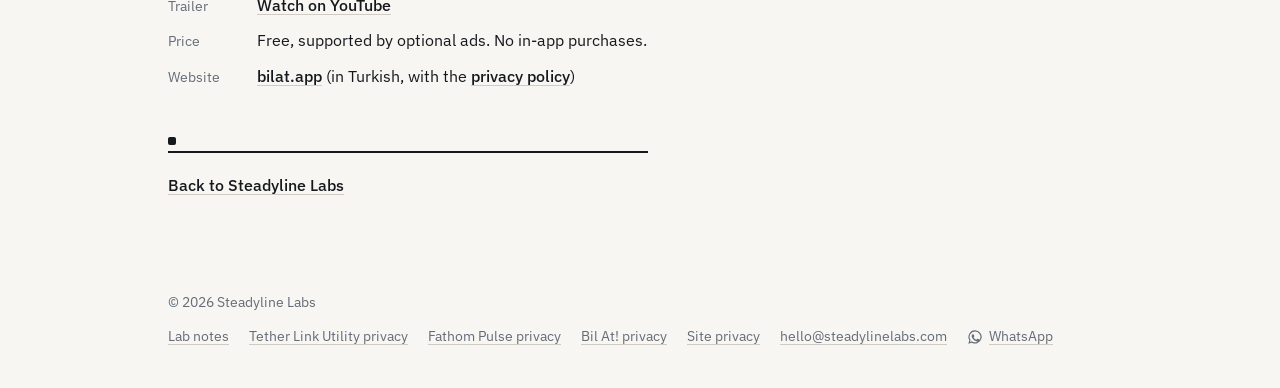
==== commit 4bf2eddb: "Bil At sayfası: yayına girmemiş özellik anlatımı mağaza onayına kadar geri alındı" ====
--- a/bil-at/index.html
+++ b/bil-at/index.html
@@ -4,7 +4,7 @@
 <meta charset="utf-8">
 <meta name="viewport" content="width=device-width, initial-scale=1">
 <title>Bil At!: trivia and 3D archery in Turkish · Steadyline Labs</title>
-<meta name="description" content="Bil At! is a free game in Turkish: pick Alp or Banu, throw an arrow at a spinning board to choose each trivia question, or play Ok Meydanı, 3D archery on the steppe. Daily tasks and gifts, ranks, a shop and optional city weather. More than 1,400 questions. Made by Steadyline Labs.">
+<meta name="description" content="Bil At! is a free game in Turkish with two modes: a quick-fire trivia quiz where you throw an arrow at a spinning board to pick each question's difficulty, with more than 1,400 questions, and Ok Meydanı, 3D archery on the steppe. Plays offline. Made by Steadyline Labs.">
 <link rel="canonical" href="https://steadylinelabs.com/bil-at/">
 <meta name="color-scheme" content="light dark">
 <meta name="theme-color" content="#F7F6F2" media="(prefers-color-scheme: light)">
@@ -18,13 +18,13 @@
 <meta property="og:locale" content="en_US">
 <meta property="og:url" content="https://steadylinelabs.com/bil-at/">
 <meta property="og:title" content="Bil At! · Steadyline Labs">
-<meta property="og:description" content="A quick-fire trivia game in Turkish. Pick Alp or Banu, play for ranks, daily gifts and shop items.">
+<meta property="og:description" content="A quick-fire trivia game in Turkish, now with Ok Meydanı, a 3D archery mode.">
 <meta property="og:image" content="https://steadylinelabs.com/assets/og/steadyline-og-1200x630.png?v=2">
 <meta property="og:image:width" content="1200"><meta property="og:image:height" content="630">
 <meta property="og:image:alt" content="Steadyline Labs: We start ideas small and grow the ones people keep.">
 <meta name="twitter:card" content="summary_large_image">
 <meta name="twitter:title" content="Bil At! · Steadyline Labs">
-<meta name="twitter:description" content="A quick-fire trivia game in Turkish. Pick Alp or Banu, play for ranks, daily gifts and shop items.">
+<meta name="twitter:description" content="A quick-fire trivia game in Turkish, now with Ok Meydanı, a 3D archery mode.">
 <meta name="twitter:image" content="https://steadylinelabs.com/assets/og/steadyline-og-1200x630.png?v=2">
 <meta name="twitter:image:alt" content="Steadyline Labs: We start ideas small and grow the ones people keep.">
 <script type="application/ld+json">
@@ -48,7 +48,7 @@
       "name": "Bil At!",
       "alternateName": "BilAt",
       "url": "https://bilat.app/",
-      "description": "A quick-fire trivia game in Turkish. Pick Alp or Banu, play for ranks, daily gifts and shop items.",
+      "description": "A quick-fire trivia game in Turkish, now with Ok Meydanı, a 3D archery mode.",
       "inLanguage": "tr",
       "operatingSystem": ["Android", "iOS"],
       "applicationCategory": "GameApplication",
@@ -81,7 +81,7 @@
 <link rel="preconnect" href="https://fonts.googleapis.com">
 <link rel="preconnect" href="https://fonts.gstatic.com" crossorigin>
 <link rel="stylesheet" href="https://fonts.googleapis.com/css2?family=Instrument+Sans:wght@600&family=IBM+Plex+Sans:wght@400;500&display=swap">
-<link rel="stylesheet" href="/assets/css/site.css?v=20261112a">
+<link rel="stylesheet" href="/assets/css/site.css?v=20261028a">
 </head>
 <body>
 
@@ -110,9 +110,9 @@
       <img src="/assets/apps/bilat.png" alt="Bil At! app icon" width="96" height="96">
       <div>
         <h1>Bil At!</h1>
-        <p class="lede">A quick-fire trivia game in Turkish. Pick Alp or Banu, play for ranks, daily gifts and shop items.</p>
+        <p class="lede">A quick-fire trivia game in Turkish, now with Ok Meydanı, a 3D archery mode.</p>
         <ul class="badges">
-          <li class="badge new">New: Alp and Banu</li>
+          <li class="badge new">New: Ok Meydanı</li>
           <li class="badge available">Android</li>
           <li class="badge available">iOS</li>
           <li class="badge soon">Turkish only</li>
@@ -132,18 +132,17 @@
     </figure>
 
     <div class="prose">
-      <p>Bil At! is a free game in Turkish with two modes, side by side in the main menu, and two archers to play as, Alp and Banu. The first is a trivia quiz with a twist: you throw an arrow at a spinning board before each question. Pull back and let go, and the number you hit picks the difficulty. 1 to 4 is easy, 5 to 8 is medium, 9 to 12 is hard.</p>
+      <p>Bil At! is a free game in Turkish with two modes, side by side in the main menu. The first is a trivia quiz with a twist: you throw an arrow at a spinning board before each question. Pull back and let go, and the number you hit picks the difficulty. 1 to 4 is easy, 5 to 8 is medium, 9 to 12 is hard.</p>
       <p>Then pick the right answer out of four within 20 seconds. A correct answer scores the number times ten. There are more than 1,400 questions across 8 categories, from general knowledge and history to cinema and food, and every three correct answers the board speeds up.</p>
       <p>The second mode, added in version 1.3.0, is Ok Meydanı: three rounds of archery on a 3D steppe, with no questions. Draw the bow, read the wind from the ribbon on the bow and knock down towers of clay jugs. Fixed targets first, then swinging targets in a strong wind, then flying plates and jugs until the arrows run out, by day or by night.</p>
       <p>Weekly and all-time leaderboards need only a nickname, no account. Downloaded questions stay on your phone, so you can play both modes offline.</p>
-
       <p lang="tr">Türkçe: Bil At!, dönen tahtaya ok atıp soru bildiğin bilgi yarışması ve bozkırda 3D okçuluk Ok Meydanı: iki modlu ücretsiz Türkçe oyun. Ayrıntılar <a href="https://bilat.app/" rel="noopener">bilat.app</a> sitesinde.</p>
 
       <h2>Key facts</h2>
       <dl class="facts">
         <dt>Platforms</dt><dd>Android on Google Play and iPhone on the App Store.</dd>
         <dt>Language</dt><dd>Turkish only</dd>
-        <dt>Modes</dt><dd>Bil At (trivia) and Ok Meydanı (3D archery), with Alp or Banu as your archer</dd>
+        <dt>Modes</dt><dd>Bil At (trivia) and Ok Meydanı (3D archery)</dd>
         <dt>Questions</dt><dd>More than 1,400 questions in 8 categories, easy to hard</dd>
         <dt>Trailer</dt><dd><a href="https://youtu.be/DlsMeCCp97Y" rel="noopener">Watch on YouTube</a></dd>
         <dt>Price</dt><dd>Free, supported by optional ads. No in-app purchases.</dd>
--- a/assets/css/site.css
+++ b/assets/css/site.css
@@ -476,5 +476,3 @@
 a:has(> .wa-icon) { display: inline-flex; align-items: center; gap: 6px; white-space: nowrap; }
 .wa-icon { width: 16px; height: 16px; flex-shrink: 0; margin: 0 !important; vertical-align: baseline !important; }
 .site-footer nav a { white-space: nowrap; }
-.app-shot.is-strip { margin: 16px 0 24px; }
-.app-shot.is-strip img { aspect-ratio: auto; object-fit: contain; }
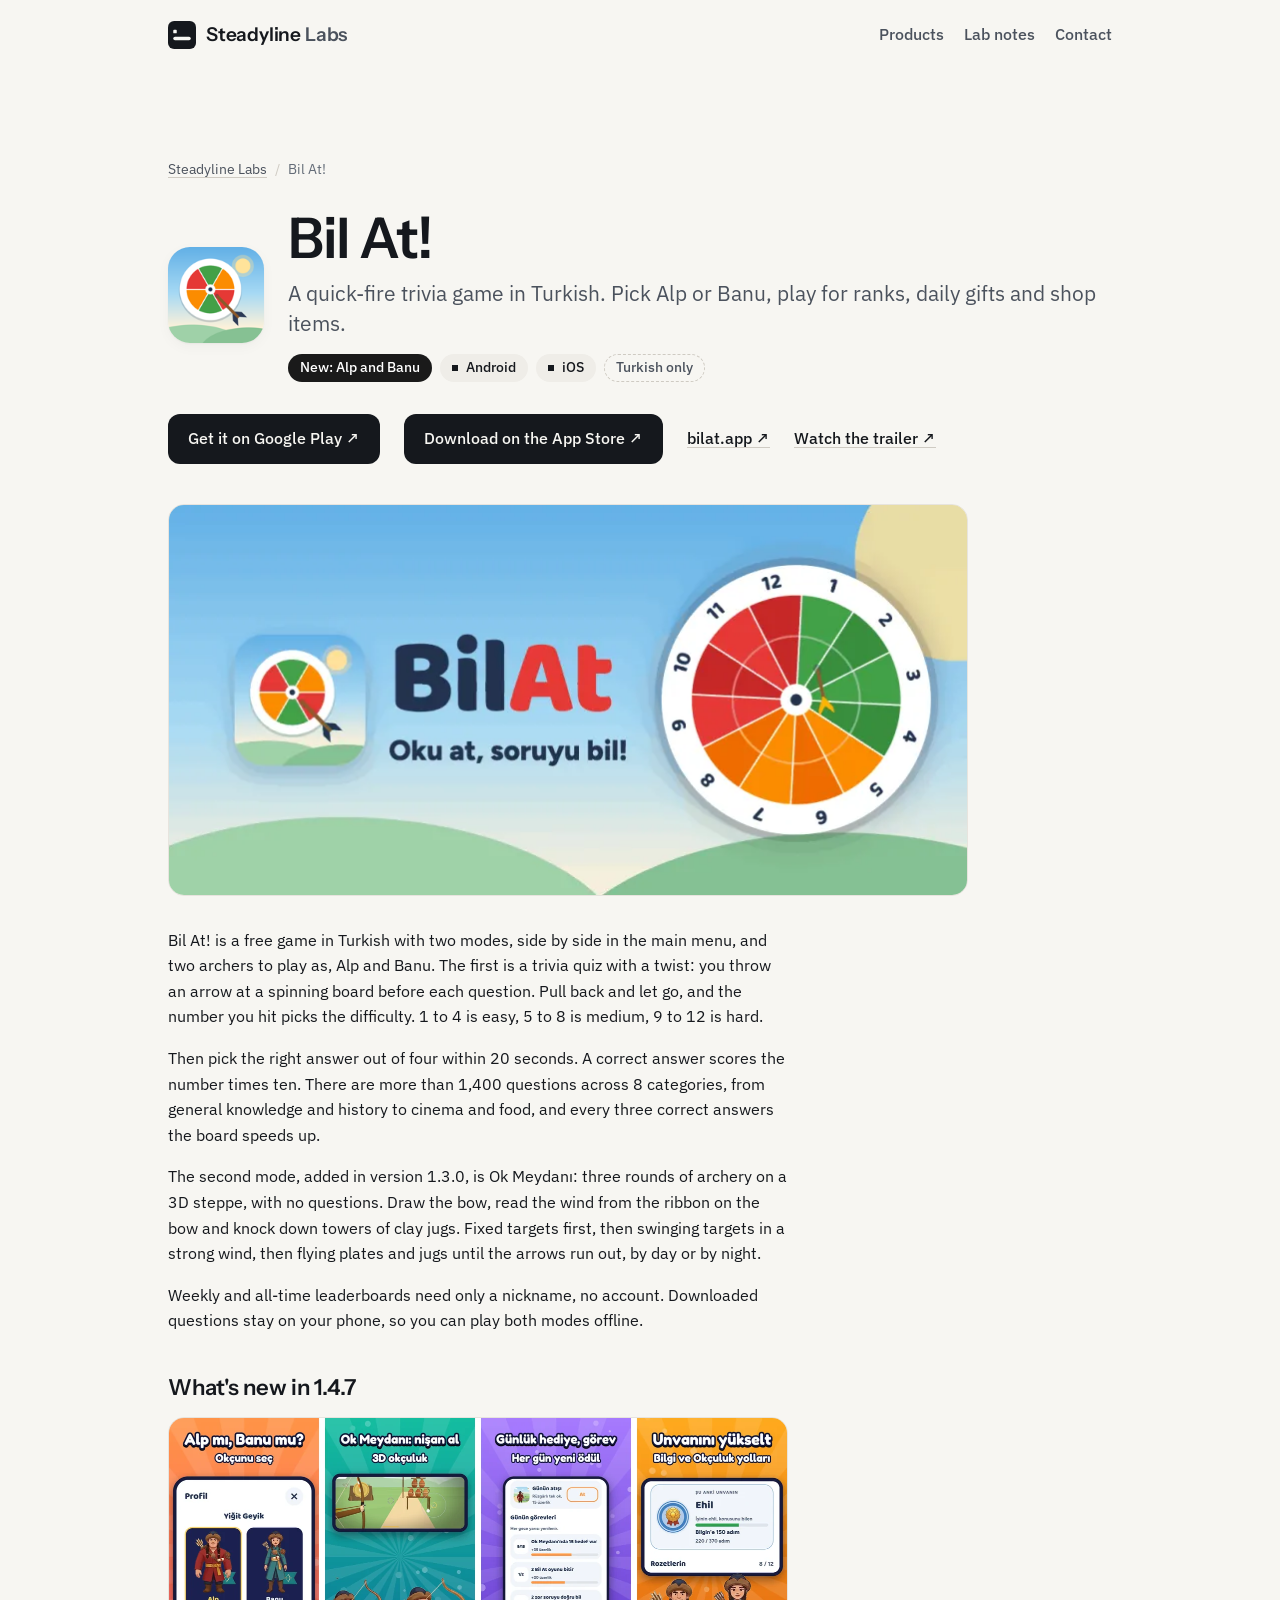
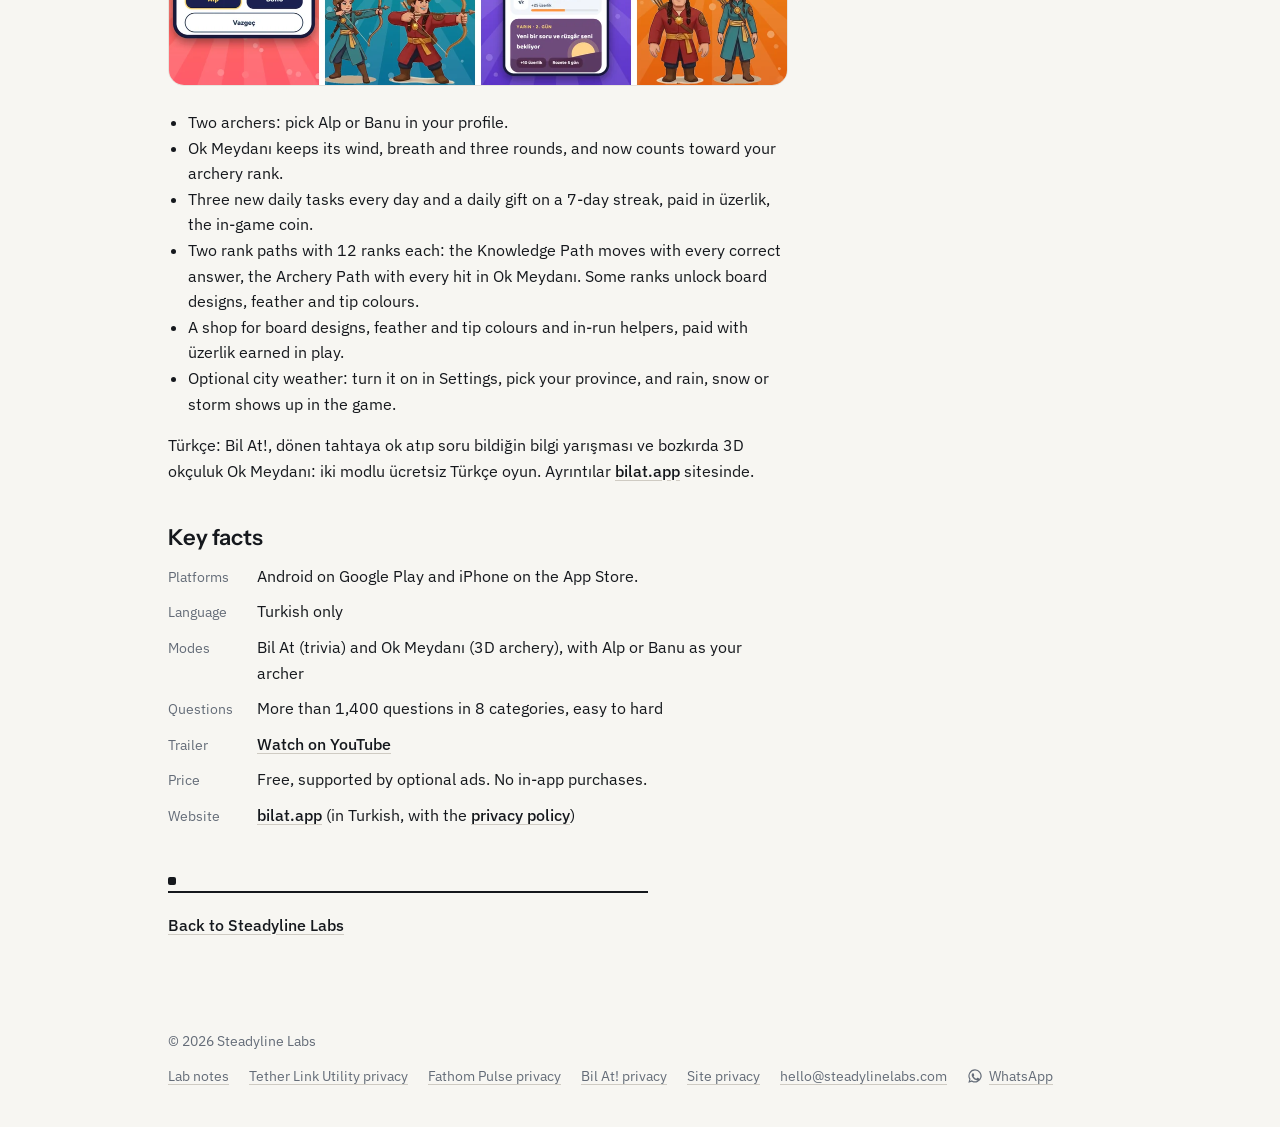
==== commit cb7daa42: "Revert "Bil At 1.4.7 duyurusu mağaza onayına kadar kaldırıldı" This reverts commit 7f4ce04dc175466e2" ====
--- a/bil-at/index.html
+++ b/bil-at/index.html
@@ -4,7 +4,7 @@
 <meta charset="utf-8">
 <meta name="viewport" content="width=device-width, initial-scale=1">
 <title>Bil At!: trivia and 3D archery in Turkish · Steadyline Labs</title>
-<meta name="description" content="Bil At! is a free game in Turkish with two modes: a quick-fire trivia quiz where you throw an arrow at a spinning board to pick each question's difficulty, with more than 1,400 questions, and Ok Meydanı, 3D archery on the steppe. Plays offline. Made by Steadyline Labs.">
+<meta name="description" content="Bil At! is a free game in Turkish: pick Alp or Banu, throw an arrow at a spinning board to choose each trivia question, or play Ok Meydanı, 3D archery on the steppe. Daily tasks and gifts, ranks, a shop and optional city weather. More than 1,400 questions. Made by Steadyline Labs.">
 <link rel="canonical" href="https://steadylinelabs.com/bil-at/">
 <meta name="color-scheme" content="light dark">
 <meta name="theme-color" content="#F7F6F2" media="(prefers-color-scheme: light)">
@@ -18,13 +18,13 @@
 <meta property="og:locale" content="en_US">
 <meta property="og:url" content="https://steadylinelabs.com/bil-at/">
 <meta property="og:title" content="Bil At! · Steadyline Labs">
-<meta property="og:description" content="A quick-fire trivia game in Turkish, now with Ok Meydanı, a 3D archery mode.">
+<meta property="og:description" content="A quick-fire trivia game in Turkish. Pick Alp or Banu, play for ranks, daily gifts and shop items.">
 <meta property="og:image" content="https://steadylinelabs.com/assets/og/steadyline-og-1200x630.png?v=2">
 <meta property="og:image:width" content="1200"><meta property="og:image:height" content="630">
 <meta property="og:image:alt" content="Steadyline Labs: We start ideas small and grow the ones people keep.">
 <meta name="twitter:card" content="summary_large_image">
 <meta name="twitter:title" content="Bil At! · Steadyline Labs">
-<meta name="twitter:description" content="A quick-fire trivia game in Turkish, now with Ok Meydanı, a 3D archery mode.">
+<meta name="twitter:description" content="A quick-fire trivia game in Turkish. Pick Alp or Banu, play for ranks, daily gifts and shop items.">
 <meta name="twitter:image" content="https://steadylinelabs.com/assets/og/steadyline-og-1200x630.png?v=2">
 <meta name="twitter:image:alt" content="Steadyline Labs: We start ideas small and grow the ones people keep.">
 <script type="application/ld+json">
@@ -48,7 +48,7 @@
       "name": "Bil At!",
       "alternateName": "BilAt",
       "url": "https://bilat.app/",
-      "description": "A quick-fire trivia game in Turkish, now with Ok Meydanı, a 3D archery mode.",
+      "description": "A quick-fire trivia game in Turkish. Pick Alp or Banu, play for ranks, daily gifts and shop items.",
       "inLanguage": "tr",
       "operatingSystem": ["Android", "iOS"],
       "applicationCategory": "GameApplication",
@@ -81,7 +81,7 @@
 <link rel="preconnect" href="https://fonts.googleapis.com">
 <link rel="preconnect" href="https://fonts.gstatic.com" crossorigin>
 <link rel="stylesheet" href="https://fonts.googleapis.com/css2?family=Instrument+Sans:wght@600&family=IBM+Plex+Sans:wght@400;500&display=swap">
-<link rel="stylesheet" href="/assets/css/site.css?v=20261028a">
+<link rel="stylesheet" href="/assets/css/site.css?v=20261112a">
 </head>
 <body>
 
@@ -110,9 +110,9 @@
       <img src="/assets/apps/bilat.png" alt="Bil At! app icon" width="96" height="96">
       <div>
         <h1>Bil At!</h1>
-        <p class="lede">A quick-fire trivia game in Turkish, now with Ok Meydanı, a 3D archery mode.</p>
+        <p class="lede">A quick-fire trivia game in Turkish. Pick Alp or Banu, play for ranks, daily gifts and shop items.</p>
         <ul class="badges">
-          <li class="badge new">New: Ok Meydanı</li>
+          <li class="badge new">New: Alp and Banu</li>
           <li class="badge available">Android</li>
           <li class="badge available">iOS</li>
           <li class="badge soon">Turkish only</li>
@@ -132,17 +132,30 @@
     </figure>
 
     <div class="prose">
-      <p>Bil At! is a free game in Turkish with two modes, side by side in the main menu. The first is a trivia quiz with a twist: you throw an arrow at a spinning board before each question. Pull back and let go, and the number you hit picks the difficulty. 1 to 4 is easy, 5 to 8 is medium, 9 to 12 is hard.</p>
+      <p>Bil At! is a free game in Turkish with two modes, side by side in the main menu, and two archers to play as, Alp and Banu. The first is a trivia quiz with a twist: you throw an arrow at a spinning board before each question. Pull back and let go, and the number you hit picks the difficulty. 1 to 4 is easy, 5 to 8 is medium, 9 to 12 is hard.</p>
       <p>Then pick the right answer out of four within 20 seconds. A correct answer scores the number times ten. There are more than 1,400 questions across 8 categories, from general knowledge and history to cinema and food, and every three correct answers the board speeds up.</p>
       <p>The second mode, added in version 1.3.0, is Ok Meydanı: three rounds of archery on a 3D steppe, with no questions. Draw the bow, read the wind from the ribbon on the bow and knock down towers of clay jugs. Fixed targets first, then swinging targets in a strong wind, then flying plates and jugs until the arrows run out, by day or by night.</p>
       <p>Weekly and all-time leaderboards need only a nickname, no account. Downloaded questions stay on your phone, so you can play both modes offline.</p>
+
+      <h2>What's new in 1.4.7</h2>
+      <figure class="app-shot is-strip">
+        <img src="/assets/heroes/bilat-whats-new.webp" alt="Bil At! 1.4.7 in four screens: choosing Alp or Banu, Ok Meydanı, daily gifts and tasks, ranks" width="1236" height="533" loading="lazy" decoding="async">
+      </figure>
+      <ul>
+        <li>Two archers: pick Alp or Banu in your profile.</li>
+        <li>Ok Meydanı keeps its wind, breath and three rounds, and now counts toward your archery rank.</li>
+        <li>Three new daily tasks every day and a daily gift on a 7-day streak, paid in üzerlik, the in-game coin.</li>
+        <li>Two rank paths with 12 ranks each: the Knowledge Path moves with every correct answer, the Archery Path with every hit in Ok Meydanı. Some ranks unlock board designs, feather and tip colours.</li>
+        <li>A shop for board designs, feather and tip colours and in-run helpers, paid with üzerlik earned in play.</li>
+        <li>Optional city weather: turn it on in Settings, pick your province, and rain, snow or storm shows up in the game.</li>
+      </ul>
       <p lang="tr">Türkçe: Bil At!, dönen tahtaya ok atıp soru bildiğin bilgi yarışması ve bozkırda 3D okçuluk Ok Meydanı: iki modlu ücretsiz Türkçe oyun. Ayrıntılar <a href="https://bilat.app/" rel="noopener">bilat.app</a> sitesinde.</p>
 
       <h2>Key facts</h2>
       <dl class="facts">
         <dt>Platforms</dt><dd>Android on Google Play and iPhone on the App Store.</dd>
         <dt>Language</dt><dd>Turkish only</dd>
-        <dt>Modes</dt><dd>Bil At (trivia) and Ok Meydanı (3D archery)</dd>
+        <dt>Modes</dt><dd>Bil At (trivia) and Ok Meydanı (3D archery), with Alp or Banu as your archer</dd>
         <dt>Questions</dt><dd>More than 1,400 questions in 8 categories, easy to hard</dd>
         <dt>Trailer</dt><dd><a href="https://youtu.be/DlsMeCCp97Y" rel="noopener">Watch on YouTube</a></dd>
         <dt>Price</dt><dd>Free, supported by optional ads. No in-app purchases.</dd>
--- a/assets/css/site.css
+++ b/assets/css/site.css
@@ -476,3 +476,29 @@
 a:has(> .wa-icon) { display: inline-flex; align-items: center; gap: 6px; white-space: nowrap; }
 .wa-icon { width: 16px; height: 16px; flex-shrink: 0; margin: 0 !important; vertical-align: baseline !important; }
 .site-footer nav a { white-space: nowrap; }
+.app-shot.is-strip { margin: 16px 0 24px; }
+.app-shot.is-strip img { aspect-ratio: auto; object-fit: contain; }
+
+/* Bil At! 1.4.7 release hero (top of home, replaces the launch island for this release) */
+.rel147 { display: grid; grid-template-columns: minmax(0, 1fr) minmax(0, 1.05fr); gap: clamp(20px, 4vw, 48px); align-items: center; margin-bottom: clamp(32px, 5vw, 56px); padding: clamp(20px, 3.5vw, 40px); border-radius: 24px; border: 1px solid var(--line-live); box-shadow: var(--shadow-live); background: linear-gradient(135deg, #1E2A55 0%, #2B3F86 55%, #E8622A 140%); color: #fff; overflow: hidden; }
+.rel147-tag { display: inline-flex; align-items: center; gap: 8px; padding: 5px 14px 5px 6px; border-radius: 999px; background: rgba(255,255,255,.14); font-size: 14px; font-weight: 600; }
+.rel147-tag img { border-radius: 8px; }
+.rel147-title { margin: 16px 0 0; font-family: var(--head); font-size: clamp(30px, 4.6vw, 52px); line-height: 1.04; letter-spacing: -.02em; font-weight: 700; text-wrap: balance; }
+.rel147-text { margin: 14px 0 0; font-size: clamp(16px, 1.6vw, 18px); line-height: 1.5; color: rgba(255,255,255,.88); max-width: 46ch; }
+.rel147-cta { display: flex; flex-wrap: wrap; align-items: center; gap: 12px 16px; margin-top: 22px; }
+.rel147 .btn-primary { background: #fff; color: #1E2A55; font-weight: 600; }
+.rel147-soon { padding: 11px 16px; border: 1px dashed rgba(255,255,255,.5); border-radius: 12px; font-size: 15px; color: rgba(255,255,255,.85); }
+.rel147-more { display: inline-block; margin-top: 16px; color: #fff; font-size: 15px; text-decoration: underline; text-underline-offset: 3px; }
+.rel147-shots { position: relative; aspect-ratio: 1.15 / 1; min-width: 0; }
+.rel147-shots img { position: absolute; display: block; border-radius: 14px; box-shadow: 0 18px 40px rgba(0,0,0,.35); height: auto; }
+.rel147-hit { left: 0; top: 4%; width: 82%; transform: rotate(-2deg); }
+.rel147-alp { right: 20%; bottom: 0; width: 30%; transform: rotate(3deg); }
+.rel147-banu { right: 0; bottom: 6%; width: 30%; transform: rotate(-3deg); }
+@media (max-width: 800px) { .rel147 { grid-template-columns: 1fr; } .rel147-shots { aspect-ratio: 1.2 / 1; } }
+
+/* Lab notes: rich release note (figure + feature list) */
+.note-shot { margin: 12px 0 0; }
+.note-shot img { display: block; width: 100%; height: auto; border-radius: 12px; border: 1px solid var(--line); }
+.note-list { margin: 12px 0 0; padding-left: 20px; color: var(--ink2); }
+.note-list li { margin: 6px 0; }
+.note-list strong { color: var(--ink); font-weight: 500; }
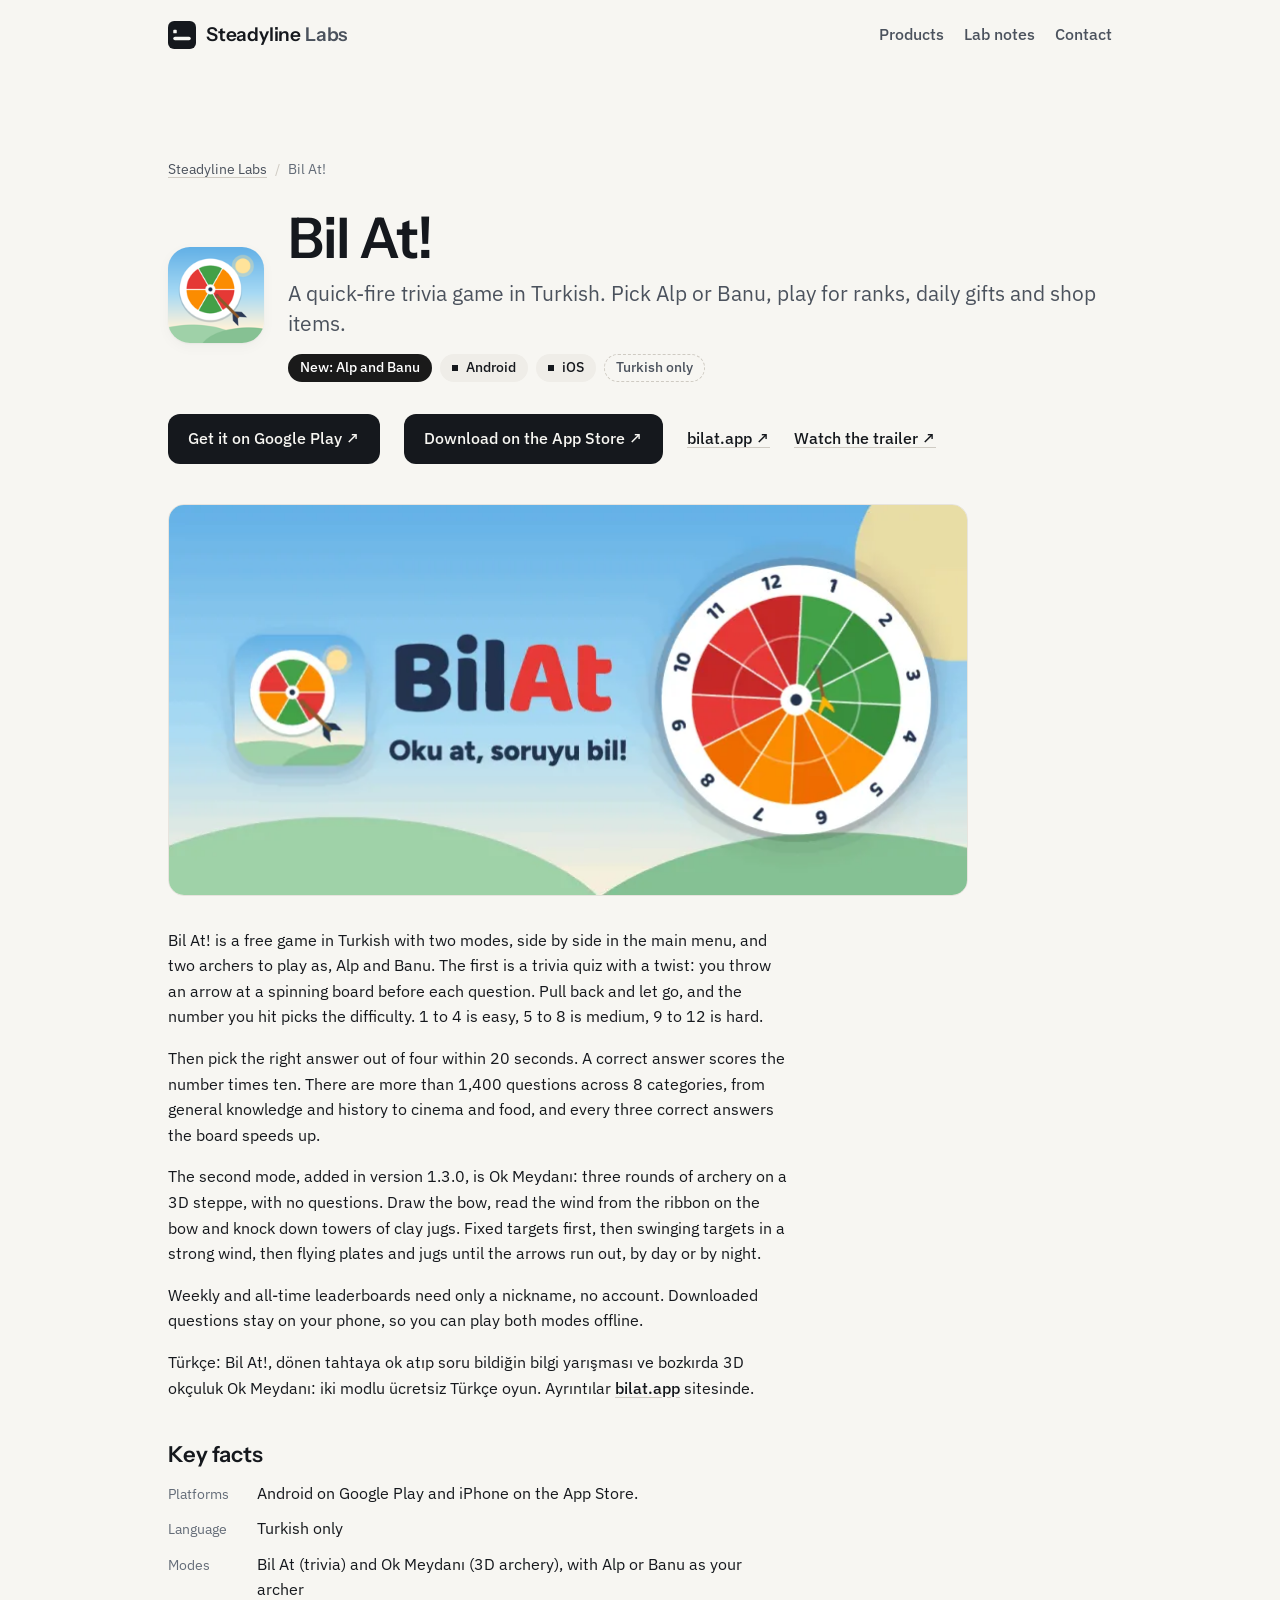
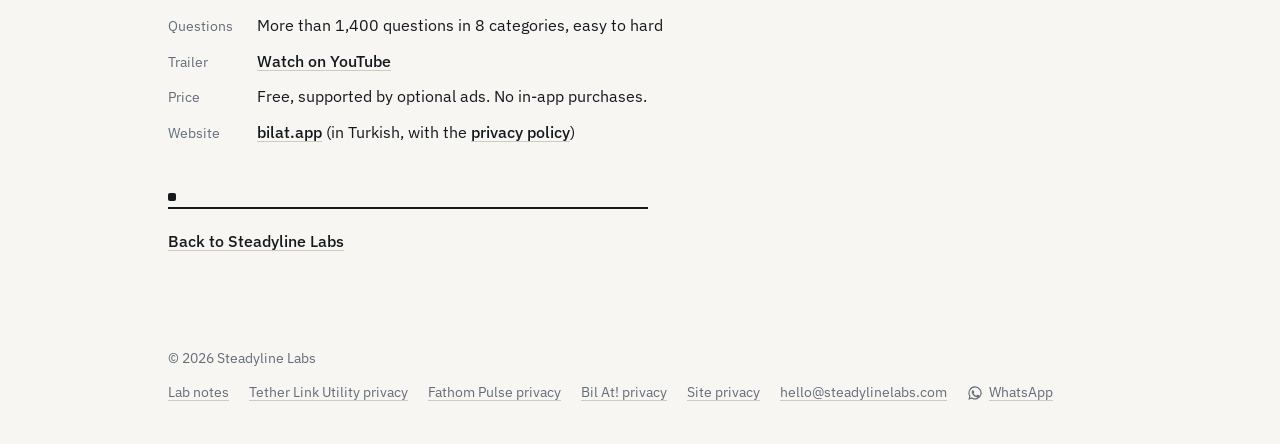
==== commit 2ba82e06: "Revert "Bil At sayfası: yayına girmemiş özellik anlatımı mağaza onayına kadar geri alındı" This reve" ====
--- a/bil-at/index.html
+++ b/bil-at/index.html
@@ -137,18 +137,6 @@
       <p>The second mode, added in version 1.3.0, is Ok Meydanı: three rounds of archery on a 3D steppe, with no questions. Draw the bow, read the wind from the ribbon on the bow and knock down towers of clay jugs. Fixed targets first, then swinging targets in a strong wind, then flying plates and jugs until the arrows run out, by day or by night.</p>
       <p>Weekly and all-time leaderboards need only a nickname, no account. Downloaded questions stay on your phone, so you can play both modes offline.</p>
 
-      <h2>What's new in 1.4.7</h2>
-      <figure class="app-shot is-strip">
-        <img src="/assets/heroes/bilat-whats-new.webp" alt="Bil At! 1.4.7 in four screens: choosing Alp or Banu, Ok Meydanı, daily gifts and tasks, ranks" width="1236" height="533" loading="lazy" decoding="async">
-      </figure>
-      <ul>
-        <li>Two archers: pick Alp or Banu in your profile.</li>
-        <li>Ok Meydanı keeps its wind, breath and three rounds, and now counts toward your archery rank.</li>
-        <li>Three new daily tasks every day and a daily gift on a 7-day streak, paid in üzerlik, the in-game coin.</li>
-        <li>Two rank paths with 12 ranks each: the Knowledge Path moves with every correct answer, the Archery Path with every hit in Ok Meydanı. Some ranks unlock board designs, feather and tip colours.</li>
-        <li>A shop for board designs, feather and tip colours and in-run helpers, paid with üzerlik earned in play.</li>
-        <li>Optional city weather: turn it on in Settings, pick your province, and rain, snow or storm shows up in the game.</li>
-      </ul>
       <p lang="tr">Türkçe: Bil At!, dönen tahtaya ok atıp soru bildiğin bilgi yarışması ve bozkırda 3D okçuluk Ok Meydanı: iki modlu ücretsiz Türkçe oyun. Ayrıntılar <a href="https://bilat.app/" rel="noopener">bilat.app</a> sitesinde.</p>
 
       <h2>Key facts</h2>
--- a/assets/css/site.css
+++ b/assets/css/site.css
@@ -478,27 +478,3 @@
 .site-footer nav a { white-space: nowrap; }
 .app-shot.is-strip { margin: 16px 0 24px; }
 .app-shot.is-strip img { aspect-ratio: auto; object-fit: contain; }
-
-/* Bil At! 1.4.7 release hero (top of home, replaces the launch island for this release) */
-.rel147 { display: grid; grid-template-columns: minmax(0, 1fr) minmax(0, 1.05fr); gap: clamp(20px, 4vw, 48px); align-items: center; margin-bottom: clamp(32px, 5vw, 56px); padding: clamp(20px, 3.5vw, 40px); border-radius: 24px; border: 1px solid var(--line-live); box-shadow: var(--shadow-live); background: linear-gradient(135deg, #1E2A55 0%, #2B3F86 55%, #E8622A 140%); color: #fff; overflow: hidden; }
-.rel147-tag { display: inline-flex; align-items: center; gap: 8px; padding: 5px 14px 5px 6px; border-radius: 999px; background: rgba(255,255,255,.14); font-size: 14px; font-weight: 600; }
-.rel147-tag img { border-radius: 8px; }
-.rel147-title { margin: 16px 0 0; font-family: var(--head); font-size: clamp(30px, 4.6vw, 52px); line-height: 1.04; letter-spacing: -.02em; font-weight: 700; text-wrap: balance; }
-.rel147-text { margin: 14px 0 0; font-size: clamp(16px, 1.6vw, 18px); line-height: 1.5; color: rgba(255,255,255,.88); max-width: 46ch; }
-.rel147-cta { display: flex; flex-wrap: wrap; align-items: center; gap: 12px 16px; margin-top: 22px; }
-.rel147 .btn-primary { background: #fff; color: #1E2A55; font-weight: 600; }
-.rel147-soon { padding: 11px 16px; border: 1px dashed rgba(255,255,255,.5); border-radius: 12px; font-size: 15px; color: rgba(255,255,255,.85); }
-.rel147-more { display: inline-block; margin-top: 16px; color: #fff; font-size: 15px; text-decoration: underline; text-underline-offset: 3px; }
-.rel147-shots { position: relative; aspect-ratio: 1.15 / 1; min-width: 0; }
-.rel147-shots img { position: absolute; display: block; border-radius: 14px; box-shadow: 0 18px 40px rgba(0,0,0,.35); height: auto; }
-.rel147-hit { left: 0; top: 4%; width: 82%; transform: rotate(-2deg); }
-.rel147-alp { right: 20%; bottom: 0; width: 30%; transform: rotate(3deg); }
-.rel147-banu { right: 0; bottom: 6%; width: 30%; transform: rotate(-3deg); }
-@media (max-width: 800px) { .rel147 { grid-template-columns: 1fr; } .rel147-shots { aspect-ratio: 1.2 / 1; } }
-
-/* Lab notes: rich release note (figure + feature list) */
-.note-shot { margin: 12px 0 0; }
-.note-shot img { display: block; width: 100%; height: auto; border-radius: 12px; border: 1px solid var(--line); }
-.note-list { margin: 12px 0 0; padding-left: 20px; color: var(--ink2); }
-.note-list li { margin: 6px 0; }
-.note-list strong { color: var(--ink); font-weight: 500; }
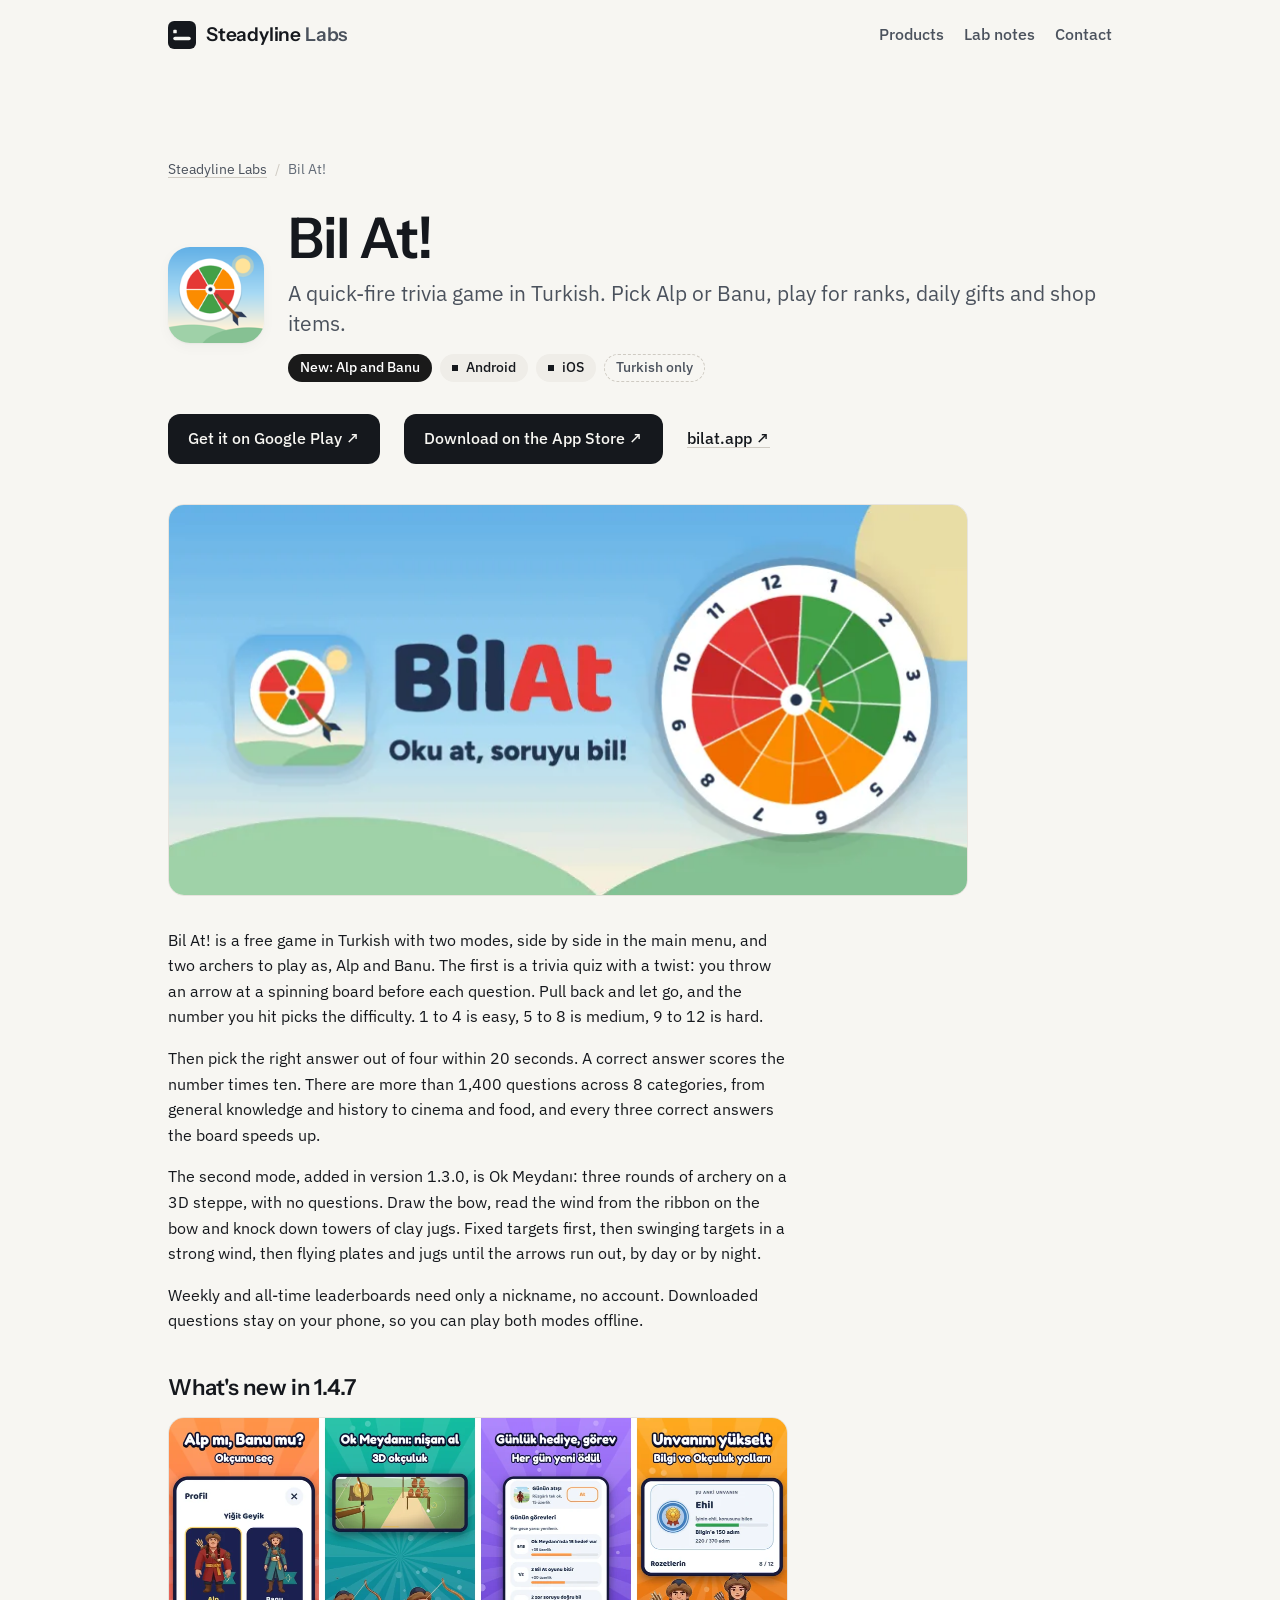
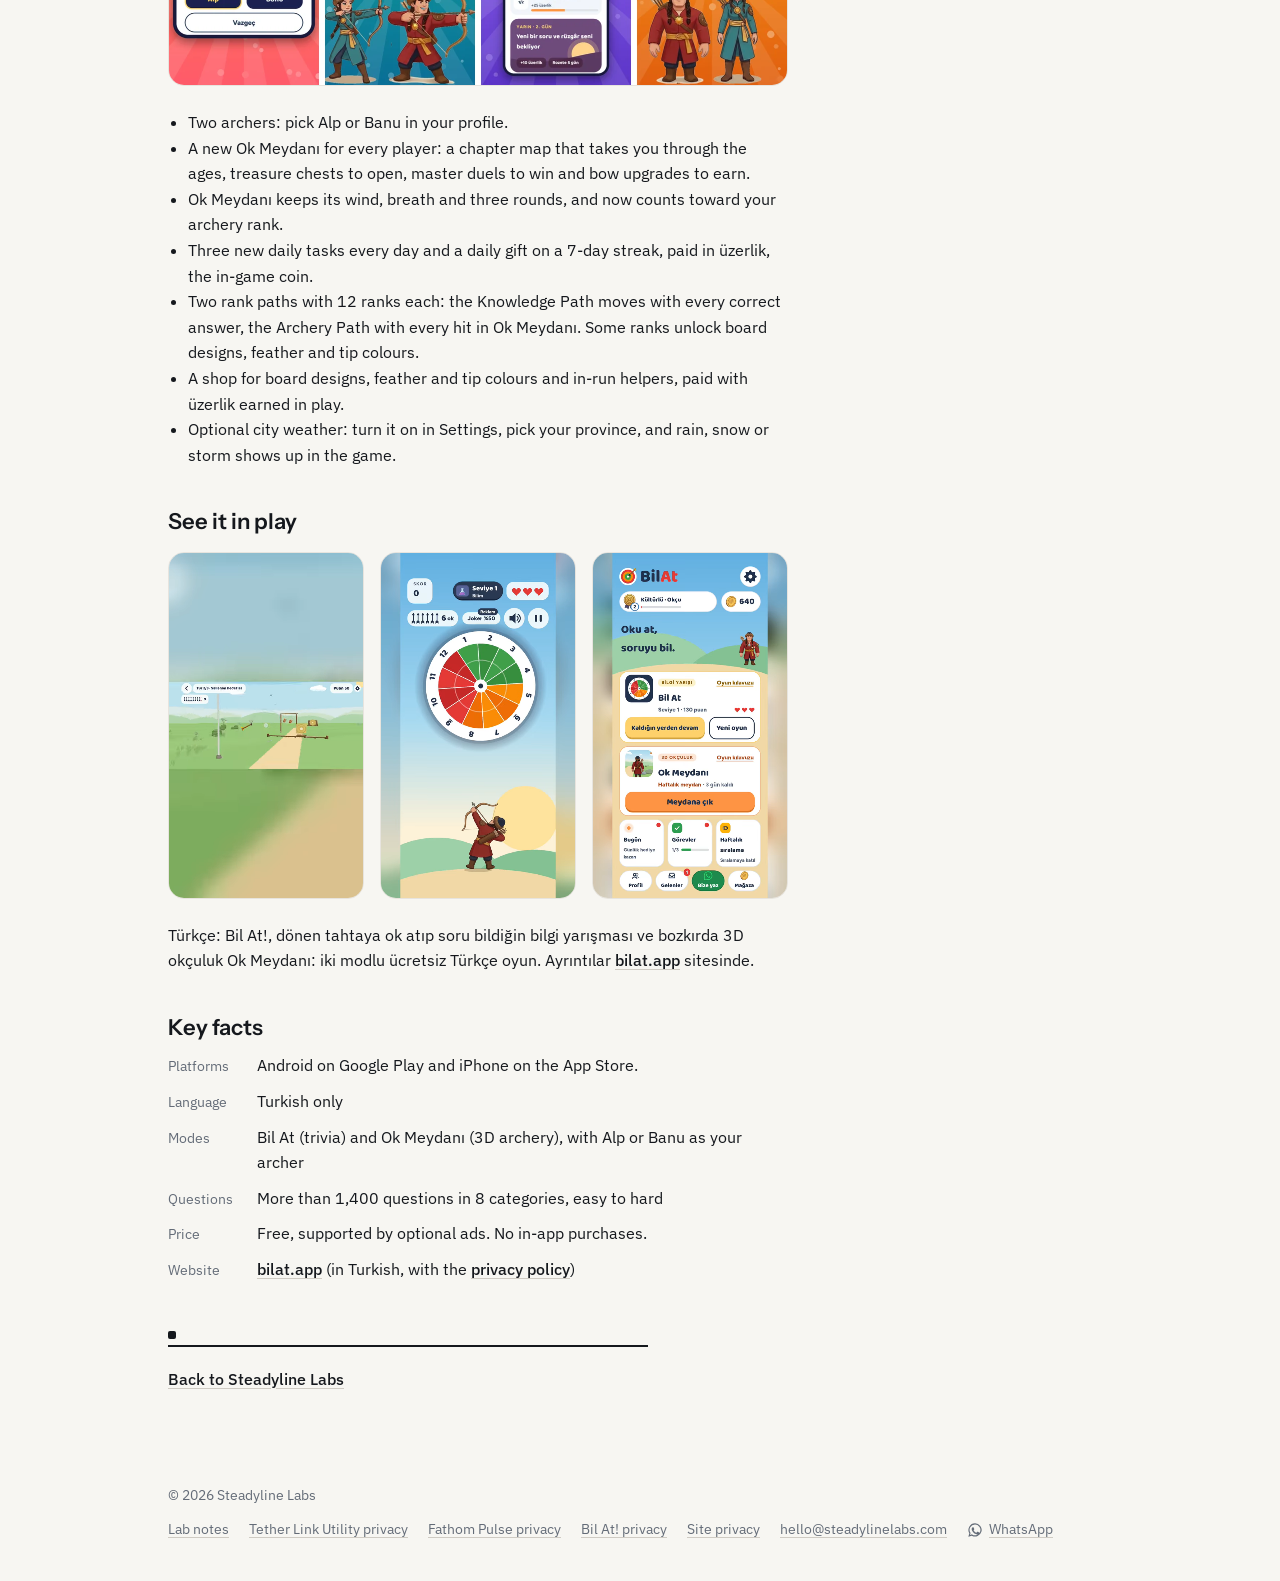
==== commit eef3947c: "Bil At 1.4.7: new Ok Meydanı in the feature list, self-hosted gameplay clips replace the old trailer" ====
--- a/bil-at/index.html
+++ b/bil-at/index.html
@@ -81,7 +81,7 @@
 <link rel="preconnect" href="https://fonts.googleapis.com">
 <link rel="preconnect" href="https://fonts.gstatic.com" crossorigin>
 <link rel="stylesheet" href="https://fonts.googleapis.com/css2?family=Instrument+Sans:wght@600&family=IBM+Plex+Sans:wght@400;500&display=swap">
-<link rel="stylesheet" href="/assets/css/site.css?v=20261112a">
+<link rel="stylesheet" href="/assets/css/site.css?v=20261113a">
 </head>
 <body>
 
@@ -124,7 +124,6 @@
       <a class="btn-primary" href="https://play.google.com/store/apps/details?id=com.steadylinelabs.bilat" rel="noopener">Get it on Google Play ↗</a>
       <a class="btn-primary" href="https://apps.apple.com/tr/app/bil-at-bilgi-yar%C4%B1%C5%9Fmas%C4%B1/id6821452285" rel="noopener">Download on the App Store ↗</a>
       <a href="https://bilat.app/" rel="noopener" hreflang="tr">bilat.app ↗</a>
-      <a href="https://youtu.be/DlsMeCCp97Y" rel="noopener">Watch the trailer ↗</a>
     </div>
 
     <figure class="app-shot">
@@ -137,6 +136,25 @@
       <p>The second mode, added in version 1.3.0, is Ok Meydanı: three rounds of archery on a 3D steppe, with no questions. Draw the bow, read the wind from the ribbon on the bow and knock down towers of clay jugs. Fixed targets first, then swinging targets in a strong wind, then flying plates and jugs until the arrows run out, by day or by night.</p>
       <p>Weekly and all-time leaderboards need only a nickname, no account. Downloaded questions stay on your phone, so you can play both modes offline.</p>
 
+      <h2>What's new in 1.4.7</h2>
+      <figure class="app-shot is-strip">
+        <img src="/assets/heroes/bilat-whats-new.webp" alt="Bil At! 1.4.7 in four screens: choosing Alp or Banu, Ok Meydanı, daily gifts and tasks, ranks" width="1236" height="533" loading="lazy" decoding="async">
+      </figure>
+      <ul>
+        <li>Two archers: pick Alp or Banu in your profile.</li>
+        <li>A new Ok Meydanı for every player: a chapter map that takes you through the ages, treasure chests to open, master duels to win and bow upgrades to earn.</li>
+        <li>Ok Meydanı keeps its wind, breath and three rounds, and now counts toward your archery rank.</li>
+        <li>Three new daily tasks every day and a daily gift on a 7-day streak, paid in üzerlik, the in-game coin.</li>
+        <li>Two rank paths with 12 ranks each: the Knowledge Path moves with every correct answer, the Archery Path with every hit in Ok Meydanı. Some ranks unlock board designs, feather and tip colours.</li>
+        <li>A shop for board designs, feather and tip colours and in-run helpers, paid with üzerlik earned in play.</li>
+        <li>Optional city weather: turn it on in Settings, pick your province, and rain, snow or storm shows up in the game.</li>
+      </ul>
+      <h2>See it in play</h2>
+      <div class="clips">
+        <figure class="clip"><video width="540" height="960" autoplay muted loop playsinline preload="metadata" poster="/assets/bilat-147/ok-meydani-hit-poster.webp" aria-label="Ok Meydanı: an arrow hits the target and scores"><source src="/assets/bilat-147/ok-meydani-hit.webm" type="video/webm"><source src="/assets/bilat-147/ok-meydani-hit.mp4" type="video/mp4"></video></figure>
+        <figure class="clip"><video width="540" height="960" autoplay muted loop playsinline preload="metadata" poster="/assets/bilat-147/question-correct-score-poster.webp" aria-label="A correct answer scores points"><source src="/assets/bilat-147/question-correct-score.webm" type="video/webm"><source src="/assets/bilat-147/question-correct-score.mp4" type="video/mp4"></video></figure>
+        <figure class="clip"><video width="540" height="960" autoplay muted loop playsinline preload="metadata" poster="/assets/bilat-147/alp-banu-profile-start-poster.webp" aria-label="Choosing Alp or Banu in Profile and starting a game"><source src="/assets/bilat-147/alp-banu-profile-start.webm" type="video/webm"><source src="/assets/bilat-147/alp-banu-profile-start.mp4" type="video/mp4"></video></figure>
+      </div>
       <p lang="tr">Türkçe: Bil At!, dönen tahtaya ok atıp soru bildiğin bilgi yarışması ve bozkırda 3D okçuluk Ok Meydanı: iki modlu ücretsiz Türkçe oyun. Ayrıntılar <a href="https://bilat.app/" rel="noopener">bilat.app</a> sitesinde.</p>
 
       <h2>Key facts</h2>
@@ -145,7 +163,6 @@
         <dt>Language</dt><dd>Turkish only</dd>
         <dt>Modes</dt><dd>Bil At (trivia) and Ok Meydanı (3D archery), with Alp or Banu as your archer</dd>
         <dt>Questions</dt><dd>More than 1,400 questions in 8 categories, easy to hard</dd>
-        <dt>Trailer</dt><dd><a href="https://youtu.be/DlsMeCCp97Y" rel="noopener">Watch on YouTube</a></dd>
         <dt>Price</dt><dd>Free, supported by optional ads. No in-app purchases.</dd>
         <dt>Website</dt><dd><a href="https://bilat.app/" rel="noopener" hreflang="tr">bilat.app</a> (in Turkish, with the <a href="https://bilat.app/gizlilik/" rel="noopener" hreflang="tr">privacy policy</a>)</dd>
       </dl>
--- a/assets/css/site.css
+++ b/assets/css/site.css
@@ -478,3 +478,32 @@
 .site-footer nav a { white-space: nowrap; }
 .app-shot.is-strip { margin: 16px 0 24px; }
 .app-shot.is-strip img { aspect-ratio: auto; object-fit: contain; }
+
+/* Bil At! 1.4.7 release hero (top of home, replaces the launch island for this release) */
+.rel147 { display: grid; grid-template-columns: minmax(0, 1fr) minmax(0, 1.05fr); gap: clamp(20px, 4vw, 48px); align-items: center; margin-bottom: clamp(32px, 5vw, 56px); padding: clamp(20px, 3.5vw, 40px); border-radius: 24px; border: 1px solid var(--line-live); box-shadow: var(--shadow-live); background: linear-gradient(135deg, #1E2A55 0%, #2B3F86 55%, #E8622A 140%); color: #fff; overflow: hidden; }
+.rel147-tag { display: inline-flex; align-items: center; gap: 8px; padding: 5px 14px 5px 6px; border-radius: 999px; background: rgba(255,255,255,.14); font-size: 14px; font-weight: 600; }
+.rel147-tag img { border-radius: 8px; }
+.rel147-title { margin: 16px 0 0; font-family: var(--head); font-size: clamp(30px, 4.6vw, 52px); line-height: 1.04; letter-spacing: -.02em; font-weight: 700; text-wrap: balance; }
+.rel147-text { margin: 14px 0 0; font-size: clamp(16px, 1.6vw, 18px); line-height: 1.5; color: rgba(255,255,255,.88); max-width: 46ch; }
+.rel147-cta { display: flex; flex-wrap: wrap; align-items: center; gap: 12px 16px; margin-top: 22px; }
+.rel147 .btn-primary { background: #fff; color: #1E2A55; font-weight: 600; }
+.rel147-soon { padding: 11px 16px; border: 1px dashed rgba(255,255,255,.5); border-radius: 12px; font-size: 15px; color: rgba(255,255,255,.85); }
+.rel147-more { display: inline-block; margin-top: 16px; color: #fff; font-size: 15px; text-decoration: underline; text-underline-offset: 3px; }
+.rel147-shots { position: relative; aspect-ratio: 1.15 / 1; min-width: 0; }
+.rel147-shots img { position: absolute; display: block; border-radius: 14px; box-shadow: 0 18px 40px rgba(0,0,0,.35); height: auto; }
+.rel147-hit { left: 0; top: 4%; width: 82%; transform: rotate(-2deg); }
+.rel147-alp { right: 20%; bottom: 0; width: 30%; transform: rotate(3deg); }
+.rel147-banu { right: 0; bottom: 6%; width: 30%; transform: rotate(-3deg); }
+@media (max-width: 800px) { .rel147 { grid-template-columns: 1fr; } .rel147-shots { aspect-ratio: 1.2 / 1; } }
+
+/* Lab notes: rich release note (figure + feature list) */
+.note-shot { margin: 12px 0 0; }
+.note-shot img { display: block; width: 100%; height: auto; border-radius: 12px; border: 1px solid var(--line); }
+.note-list { margin: 12px 0 0; padding-left: 20px; color: var(--ink2); }
+.note-list li { margin: 6px 0; }
+.note-list strong { color: var(--ink); font-weight: 500; }
+
+.clips { display: grid; grid-template-columns: repeat(3, minmax(0, 1fr)); gap: 16px; margin: 16px 0 24px; max-width: 800px; }
+.clip { margin: 0; border-radius: 16px; overflow: hidden; border: 1px solid var(--line); background: var(--chip); }
+.clip video { display: block; width: 100%; height: auto; aspect-ratio: 9 / 16; object-fit: cover; }
+@media (max-width: 560px) { .clips { grid-template-columns: repeat(2, minmax(0, 1fr)); } .clip:nth-child(3) { grid-column: 1 / -1; max-width: 50%; justify-self: center; } }
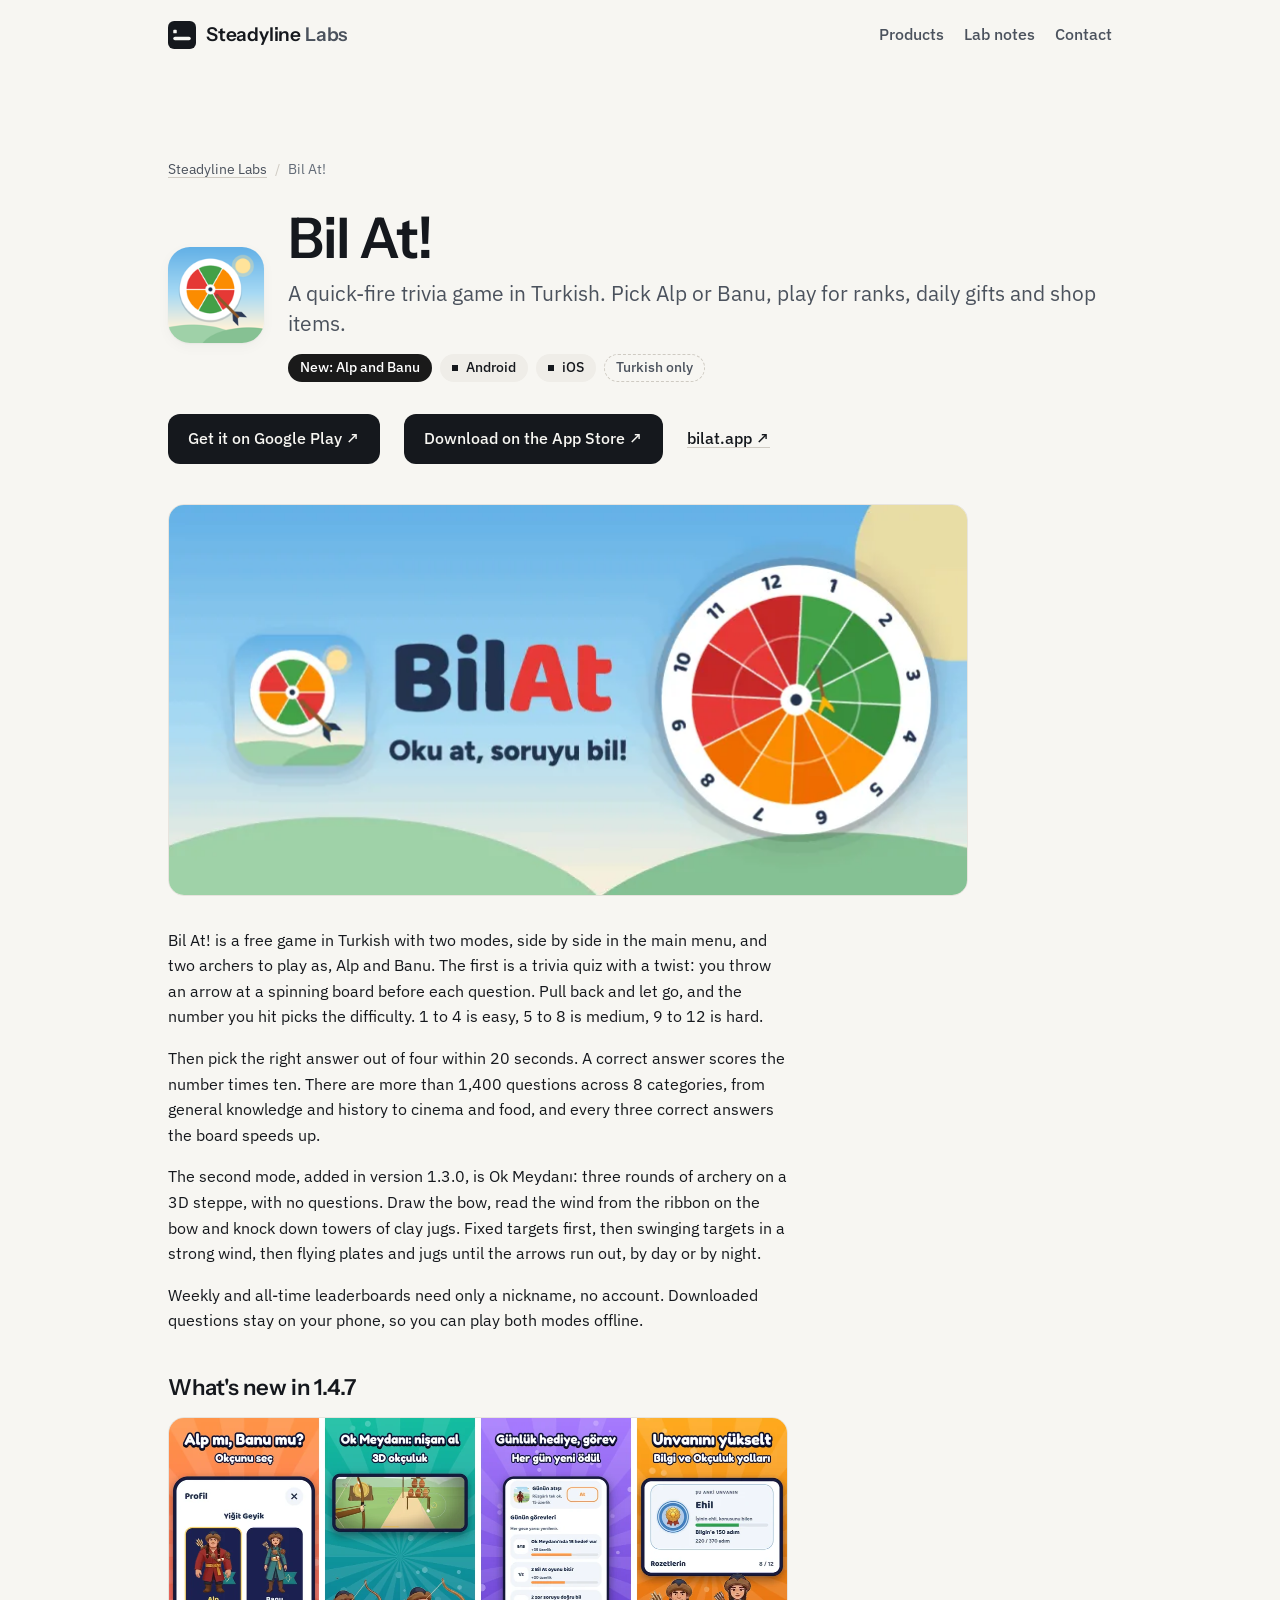
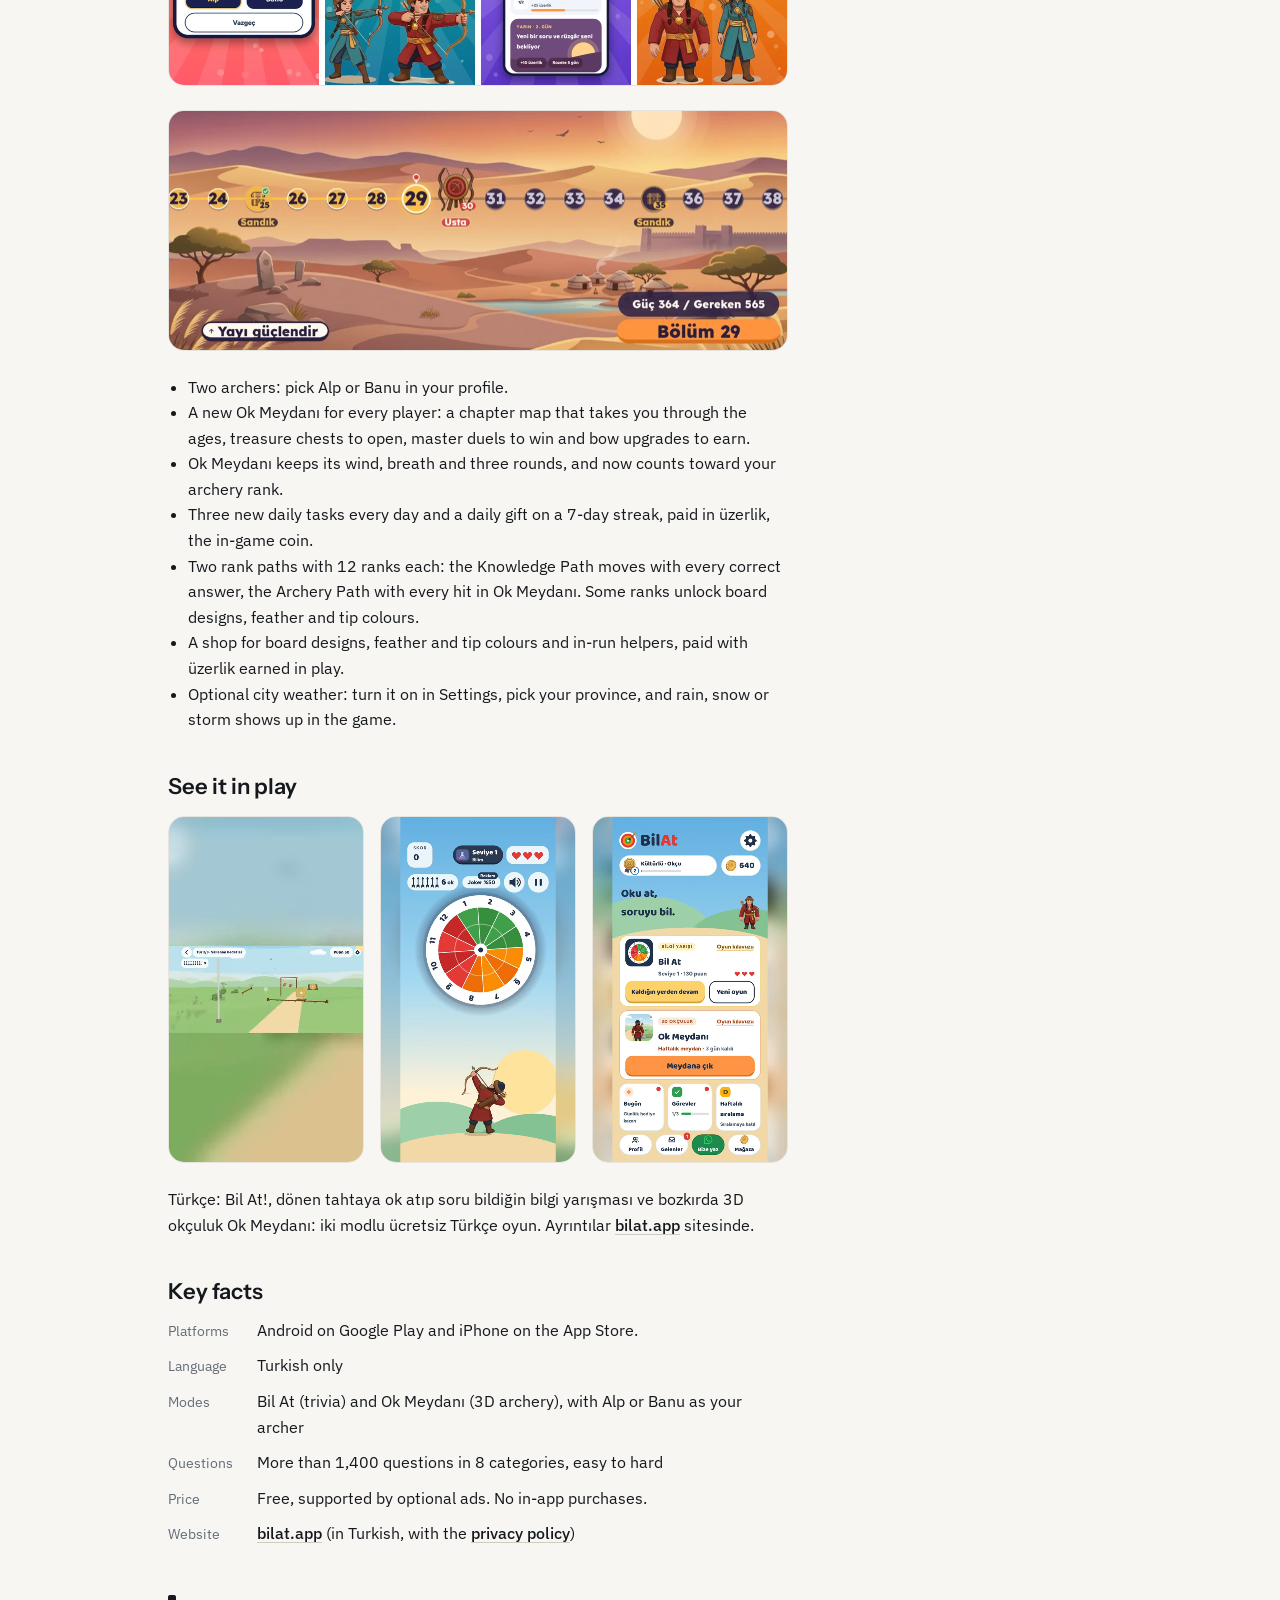
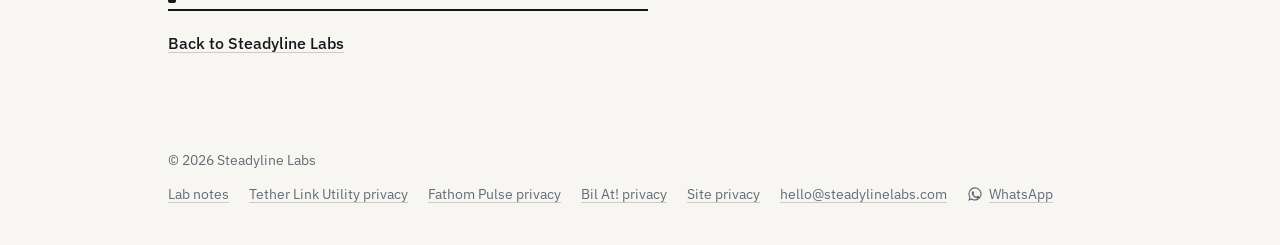
==== commit 20230442: "Bil At 1.4.7: yeni Ok Meydanı bölüm haritası görseli" ====
--- a/bil-at/index.html
+++ b/bil-at/index.html
@@ -140,6 +140,9 @@
       <figure class="app-shot is-strip">
         <img src="/assets/heroes/bilat-whats-new.webp" alt="Bil At! 1.4.7 in four screens: choosing Alp or Banu, Ok Meydanı, daily gifts and tasks, ranks" width="1236" height="533" loading="lazy" decoding="async">
       </figure>
+      <figure class="app-shot is-strip">
+        <img src="/assets/heroes/bilat-ok-meydani-map.webp" alt="The new Ok Meydanı chapter map: an age of short bows, chests along the road and a master duel at chapter 30" width="1000" height="386" loading="lazy" decoding="async">
+      </figure>
       <ul>
         <li>Two archers: pick Alp or Banu in your profile.</li>
         <li>A new Ok Meydanı for every player: a chapter map that takes you through the ages, treasure chests to open, master duels to win and bow upgrades to earn.</li>
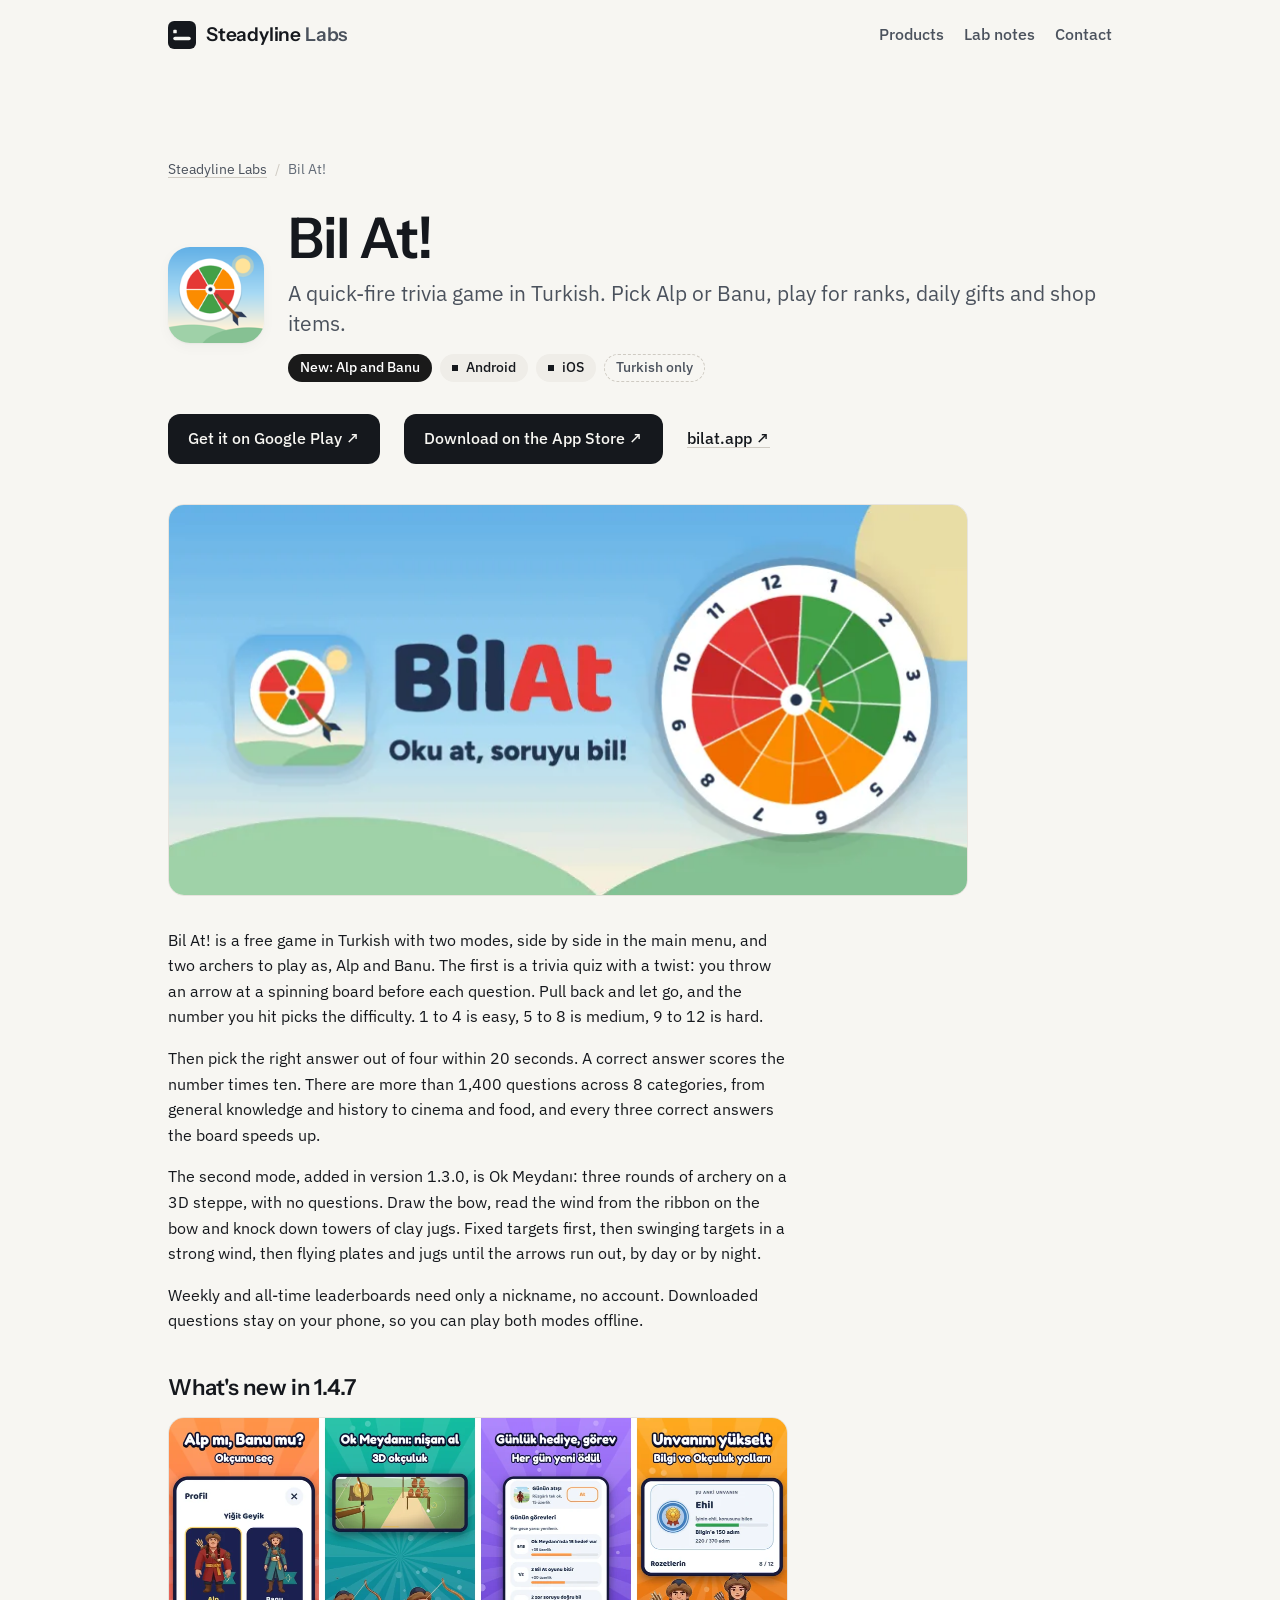
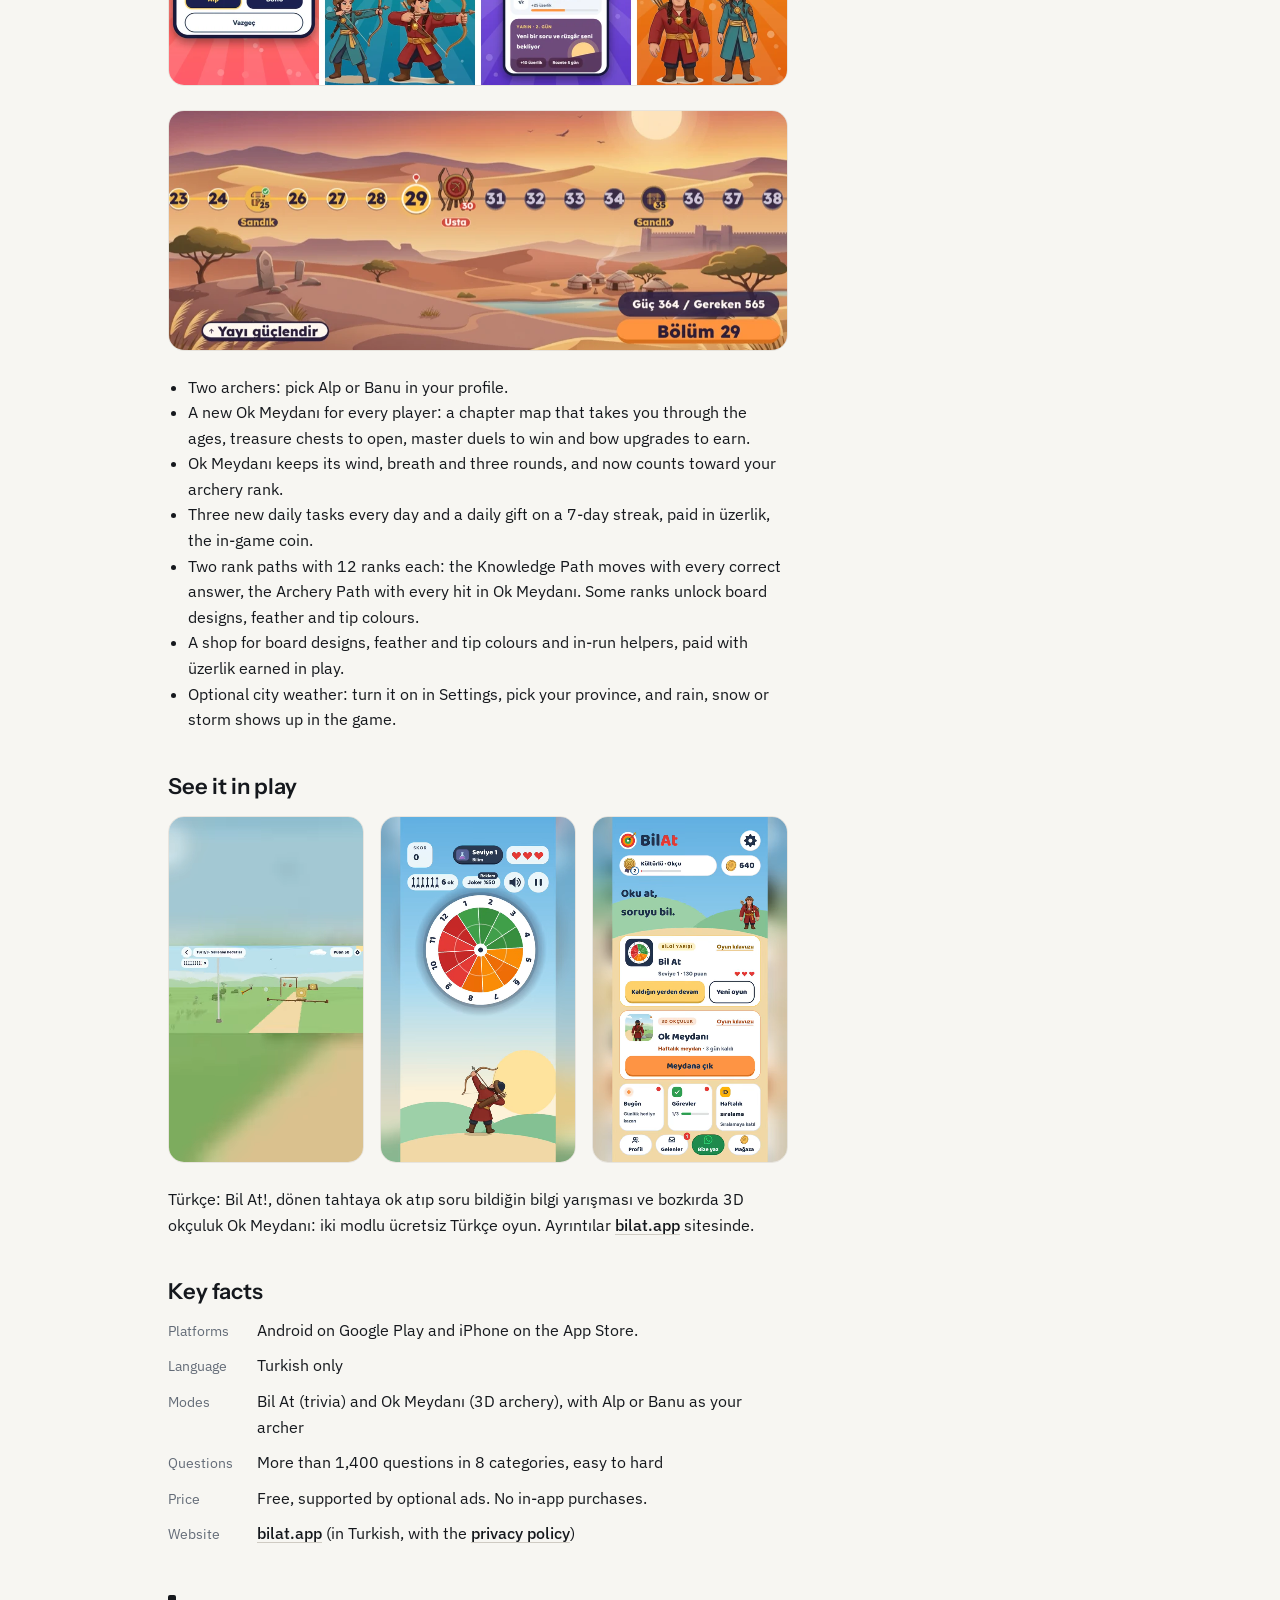
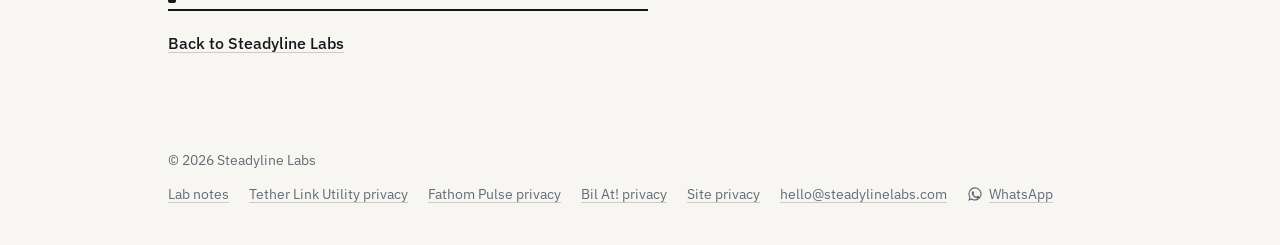
==== commit 3926db26: "SEO: Bil At açıklamasında yeni Ok Meydanı" ====
--- a/bil-at/index.html
+++ b/bil-at/index.html
@@ -4,7 +4,7 @@
 <meta charset="utf-8">
 <meta name="viewport" content="width=device-width, initial-scale=1">
 <title>Bil At!: trivia and 3D archery in Turkish · Steadyline Labs</title>
-<meta name="description" content="Bil At! is a free game in Turkish: pick Alp or Banu, throw an arrow at a spinning board to choose each trivia question, or play Ok Meydanı, 3D archery on the steppe. Daily tasks and gifts, ranks, a shop and optional city weather. More than 1,400 questions. Made by Steadyline Labs.">
+<meta name="description" content="Bil At! is a free game in Turkish: pick Alp or Banu, throw an arrow at a spinning board to choose each trivia question, or play the new Ok Meydanı: a chapter map through the ages with chests and master duels. Daily tasks and gifts, ranks, a shop and optional city weather. More than 1,400 questions. Made by Steadyline Labs.">
 <link rel="canonical" href="https://steadylinelabs.com/bil-at/">
 <meta name="color-scheme" content="light dark">
 <meta name="theme-color" content="#F7F6F2" media="(prefers-color-scheme: light)">
